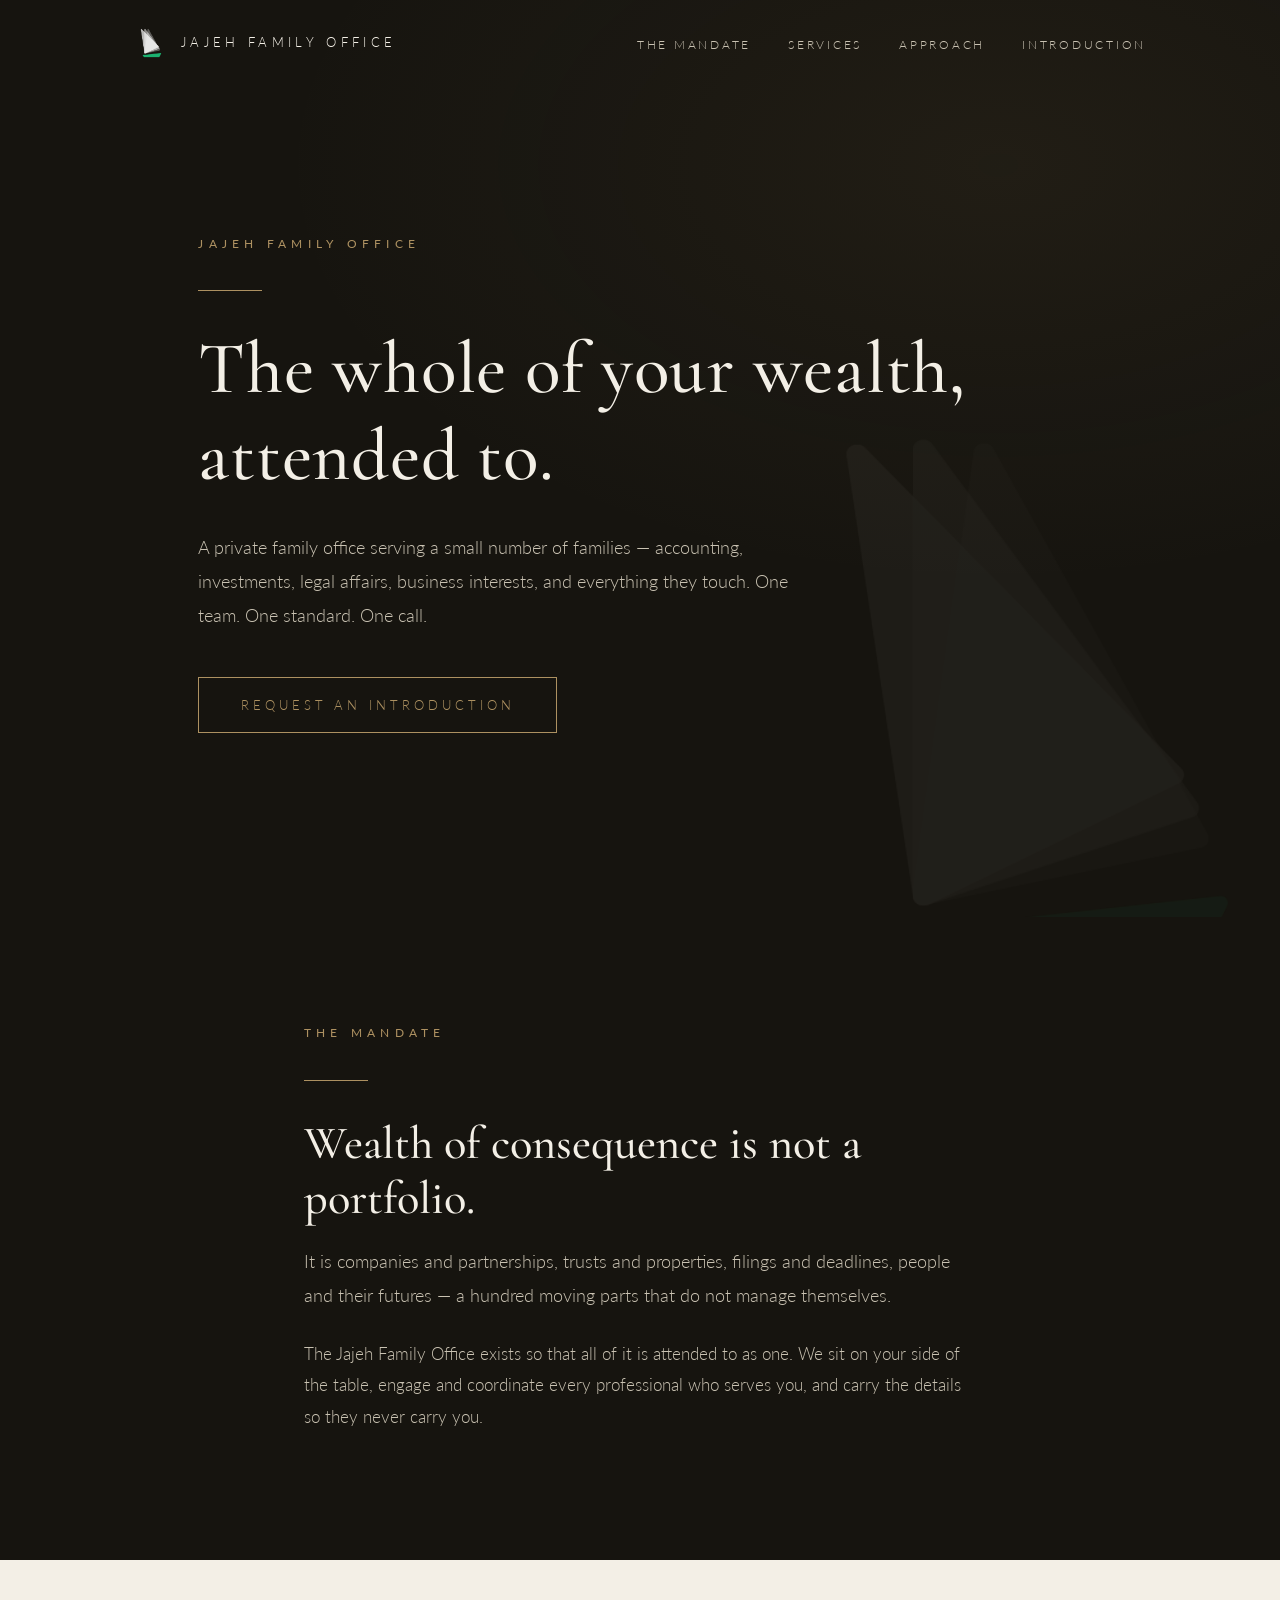
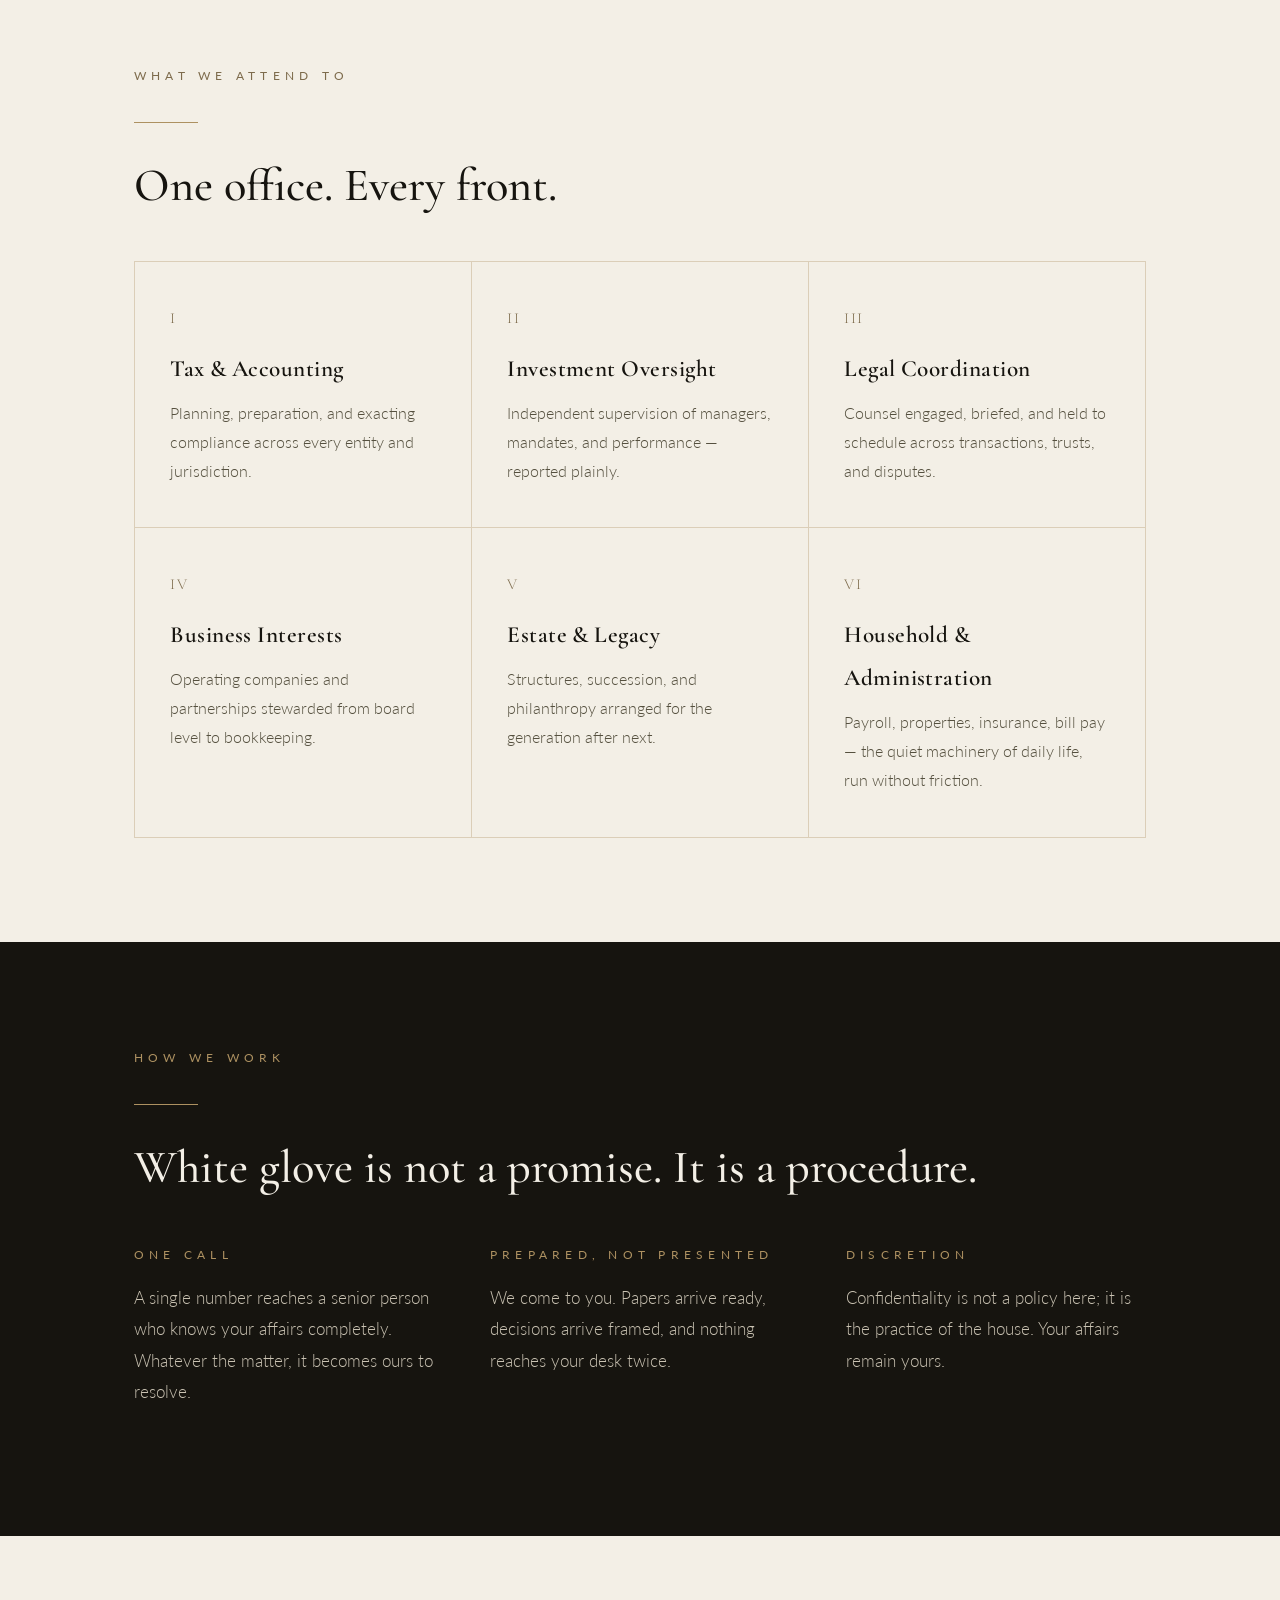
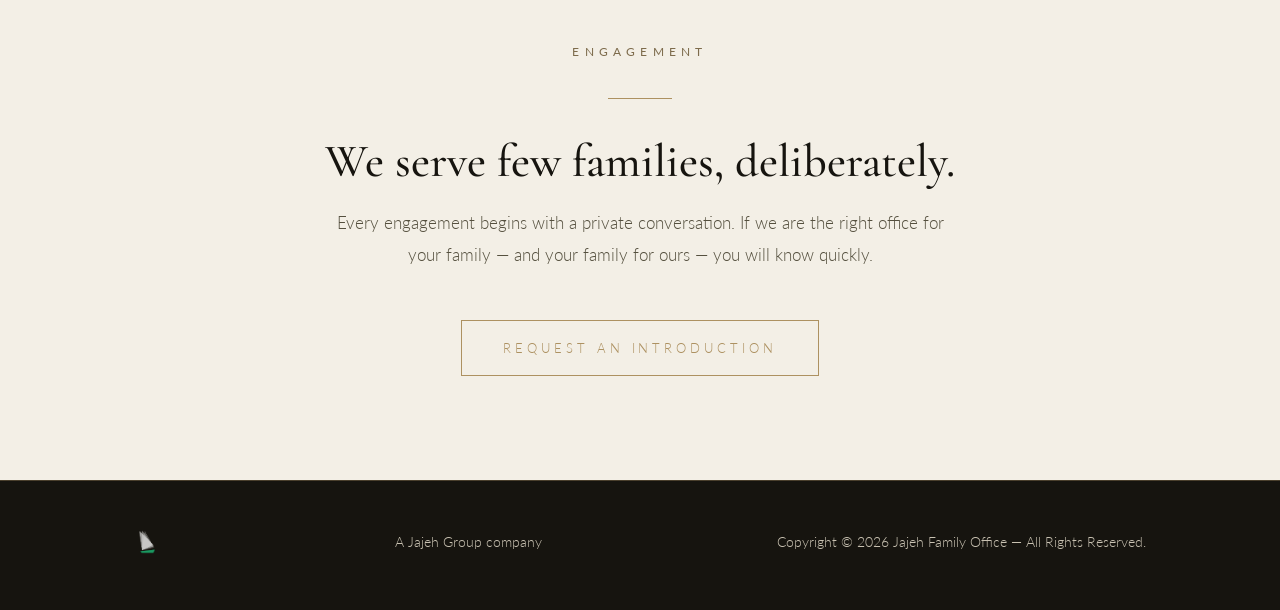
==== index.html @ 23d7d56f "Jajeh Family Office — flagship single-page site Quiet-luxury design: charcoal + ivory + hairline bra" ====
<!DOCTYPE html>
<html lang="en">
<head>
  <meta charset="utf-8">
  <meta name="viewport" content="width=device-width, initial-scale=1">
  <title>Jajeh Family Office</title>
  <meta name="description" content="A private family office serving a select number of families — accounting, investments, legal affairs, and business interests, attended to as one.">
  <link rel="icon" type="image/png" href="/assets/img/favicon.png">
  <link rel="preconnect" href="https://fonts.googleapis.com">
  <link rel="preconnect" href="https://fonts.gstatic.com" crossorigin>
  <link href="https://fonts.googleapis.com/css2?family=Cormorant+Garamond:wght@500;600&family=Lato:wght@300;400&display=swap" rel="stylesheet">
  <link rel="stylesheet" href="/assets/css/style.css">
</head>
<body>
  <header class="site-header">
    <div class="wrap">
      <a class="brand" href="/">
        <img src="/assets/img/mark-on-dark.png" alt="">
        <span>Jajeh Family Office</span>
      </a>
      <nav class="site-nav">
        <a href="#mandate">The Mandate</a>
        <a href="#services">Services</a>
        <a href="#approach">Approach</a>
        <a href="#introduction">Introduction</a>
      </nav>
    </div>
  </header>

  <section class="hero">
    <img class="ghost-mark" src="/assets/img/mark-on-dark.png" alt="" aria-hidden="true">
    <div class="wrap inner">
      <p class="label">Jajeh Family Office</p>
      <hr class="rule">
      <h1>The whole of your wealth, attended&nbsp;to.</h1>
      <p class="lead">A private family office serving a small number of families &mdash; accounting, investments, legal affairs, business interests, and everything they touch. One team. One standard. One&nbsp;call.</p>
      <a class="btn" href="#introduction">Request an Introduction</a>
    </div>
  </section>

  <section id="mandate">
    <div class="wrap narrow reveal">
      <p class="label">The Mandate</p>
      <hr class="rule">
      <h2>Wealth of consequence is not a portfolio.</h2>
      <p class="lead">It is companies and partnerships, trusts and properties, filings and deadlines, people and their futures &mdash; a hundred moving parts that do not manage themselves.</p>
      <p>The Jajeh Family Office exists so that all of it is attended to as one. We sit on your side of the table, engage and coordinate every professional who serves you, and carry the details so they never carry you.</p>
    </div>
  </section>

  <section class="light" id="services">
    <div class="wrap">
      <div class="reveal">
        <p class="label">What We Attend To</p>
        <hr class="rule">
        <h2>One office. Every front.</h2>
      </div>
      <div class="services reveal">
        <div class="service">
          <span class="num">I</span>
          <h3>Tax &amp; Accounting</h3>
          <p>Planning, preparation, and exacting compliance across every entity and jurisdiction.</p>
        </div>
        <div class="service">
          <span class="num">II</span>
          <h3>Investment Oversight</h3>
          <p>Independent supervision of managers, mandates, and performance &mdash; reported plainly.</p>
        </div>
        <div class="service">
          <span class="num">III</span>
          <h3>Legal Coordination</h3>
          <p>Counsel engaged, briefed, and held to schedule across transactions, trusts, and disputes.</p>
        </div>
        <div class="service">
          <span class="num">IV</span>
          <h3>Business Interests</h3>
          <p>Operating companies and partnerships stewarded from board level to bookkeeping.</p>
        </div>
        <div class="service">
          <span class="num">V</span>
          <h3>Estate &amp; Legacy</h3>
          <p>Structures, succession, and philanthropy arranged for the generation after next.</p>
        </div>
        <div class="service">
          <span class="num">VI</span>
          <h3>Household &amp; Administration</h3>
          <p>Payroll, properties, insurance, bill pay &mdash; the quiet machinery of daily life, run without friction.</p>
        </div>
      </div>
    </div>
  </section>

  <section id="approach">
    <div class="wrap">
      <div class="reveal">
        <p class="label">How We Work</p>
        <hr class="rule">
        <h2>White glove is not a promise. It is a procedure.</h2>
      </div>
      <div class="principles reveal">
        <div class="principle">
          <span class="label">One Call</span>
          <p>A single number reaches a senior person who knows your affairs completely. Whatever the matter, it becomes ours to resolve.</p>
        </div>
        <div class="principle">
          <span class="label">Prepared, Not Presented</span>
          <p>We come to you. Papers arrive ready, decisions arrive framed, and nothing reaches your desk twice.</p>
        </div>
        <div class="principle">
          <span class="label">Discretion</span>
          <p>Confidentiality is not a policy here; it is the practice of the house. Your affairs remain yours.</p>
        </div>
      </div>
    </div>
  </section>

  <section class="light engage" id="introduction">
    <div class="wrap reveal">
      <p class="label">Engagement</p>
      <hr class="rule center">
      <h2>We serve few families, deliberately.</h2>
      <p>Every engagement begins with a private conversation. If we are the right office for your family &mdash; and your family for ours &mdash; you will know quickly.</p>
      <a class="btn" href="mailto:patrick@jajehgroup.com?subject=Introduction%20%E2%80%94%20Jajeh%20Family%20Office">Request an Introduction</a>
    </div>
  </section>

  <footer class="site-footer">
    <div class="wrap">
      <a class="brand" href="/"><img src="/assets/img/mark-on-dark.png" alt="Jajeh Family Office"></a>
      <span>A <a href="https://jajehgroup.com">Jajeh Group</a> company</span>
      <span>Copyright &copy; 2026 Jajeh Family Office &mdash; All Rights Reserved.</span>
    </div>
  </footer>

  <script>
    const io = new IntersectionObserver((entries) => {
      for (const e of entries) if (e.isIntersecting) { e.target.classList.add('in'); io.unobserve(e.target); }
    }, { threshold: 0.15 });
    document.querySelectorAll('.reveal').forEach(el => io.observe(el));
  </script>
</body>
</html>
---- assets/css/style.css ----
/* Jajeh Family Office — design system
   Quiet luxury: near-black charcoal, warm ivory, hairline brass. The sail mark is the only color.
   Display type: Cormorant Garamond. Text: Lato (per brand guidance — logo owns the hierarchy). */
:root {
  --night: #16140f;
  --night-soft: #201d17;
  --ivory: #f3efe6;
  --ivory-dim: #c9c2b2;
  --brass: #ad9161;
  --brass-dim: #7d6b4c;
  --hairline: rgba(173, 145, 97, .35);
  --display: "Cormorant Garamond", "Times New Roman", serif;
  --sans: "Lato", -apple-system, "Segoe UI", sans-serif;
}

* { box-sizing: border-box; }
html { scroll-behavior: smooth; }
body {
  margin: 0;
  background: var(--night);
  color: var(--ivory);
  font-family: var(--sans);
  font-size: 1.0625rem;
  font-weight: 300;
  line-height: 1.85;
  -webkit-font-smoothing: antialiased;
}
img { max-width: 100%; height: auto; }
a { color: var(--brass); text-decoration: none; }
a:hover { color: var(--ivory); }

.wrap { max-width: 1060px; margin: 0 auto; padding: 0 1.5rem; }
.narrow { max-width: 720px; }

/* Small-caps label */
.label {
  font-size: .78rem;
  letter-spacing: .42em;
  text-transform: uppercase;
  color: var(--brass);
  font-weight: 400;
}

/* Display type */
h1, h2 {
  font-family: var(--display);
  font-weight: 500;
  line-height: 1.18;
  margin: 0 0 .4em;
  color: var(--ivory);
}
h1 { font-size: clamp(2.6rem, 6.5vw, 4.6rem); letter-spacing: .01em; }
h2 { font-size: clamp(1.9rem, 4vw, 2.9rem); }
h3 { font-family: var(--display); font-weight: 600; font-size: 1.45rem; letter-spacing: .02em; margin: 0 0 .35em; color: var(--ivory); }
p { margin: 0 0 1.4em; color: var(--ivory-dim); }
p.lead { font-size: 1.15rem; }

.rule { width: 64px; height: 1px; background: var(--brass); border: 0; margin: 2.2rem 0; }
.rule.center { margin-left: auto; margin-right: auto; }

/* Buttons */
.btn {
  display: inline-block;
  border: 1px solid var(--brass);
  color: var(--brass);
  padding: .95rem 2.6rem;
  font-size: .82rem;
  letter-spacing: .3em;
  text-transform: uppercase;
  transition: background .25s ease, color .25s ease;
}
.btn:hover { background: var(--brass); color: var(--night); }

/* Header */
.site-header {
  position: absolute; top: 0; left: 0; right: 0; z-index: 10;
  padding: 1.6rem 0;
}
.site-header .wrap { display: flex; align-items: center; justify-content: space-between; }
.brand { display: flex; align-items: center; gap: .8rem; color: var(--ivory); }
.brand img { height: 34px; width: auto; }
.brand span { font-size: .8rem; letter-spacing: .34em; text-transform: uppercase; color: var(--ivory); }
.site-nav a { margin-left: 2rem; font-size: .78rem; letter-spacing: .22em; text-transform: uppercase; color: var(--ivory-dim); }
.site-nav a:hover { color: var(--brass); }
@media (max-width: 700px) { .site-nav { display: none; } }

/* Hero */
.hero {
  min-height: 92vh;
  display: flex; align-items: center;
  position: relative;
  overflow: hidden;
  background:
    radial-gradient(1200px 700px at 78% 18%, rgba(173, 145, 97, .07), transparent 60%),
    var(--night);
}
.hero .ghost-mark {
  position: absolute; right: -6%; bottom: -12%;
  width: min(52vw, 640px); opacity: .05;
  pointer-events: none; user-select: none;
}
.hero .inner { position: relative; padding: 8rem 0 5rem; }
.hero h1 { max-width: 12em; }
.hero p.lead { max-width: 34em; }
.hero .btn { margin-top: 1.2rem; }

/* Sections */
section { padding: 6.5rem 0; }
section.light {
  background: var(--ivory);
  color: var(--night);
}
section.light h2, section.light h3 { color: var(--night); }
section.light p { color: #55503f; }
section.light .label { color: var(--brass-dim); }

/* Services grid */
.services { display: grid; grid-template-columns: repeat(auto-fit, minmax(280px, 1fr)); gap: 0; border-top: 1px solid var(--hairline); border-left: 1px solid var(--hairline); margin-top: 3rem; }
.service { border-right: 1px solid var(--hairline); border-bottom: 1px solid var(--hairline); padding: 2.6rem 2.2rem; }
.service .num { font-family: var(--display); font-size: .95rem; color: var(--brass-dim); letter-spacing: .1em; display: block; margin-bottom: 1rem; }
.service p { margin: 0; font-size: .98rem; }

/* Principles */
.principles { display: grid; grid-template-columns: repeat(auto-fit, minmax(260px, 1fr)); gap: 3.5rem; margin-top: 3rem; }
.principle .label { display: block; margin-bottom: 1rem; }

/* Engagement band */
.engage { text-align: center; }
.engage h2 { max-width: 18em; margin-left: auto; margin-right: auto; }
.engage p { max-width: 36em; margin-left: auto; margin-right: auto; }
.engage .btn { margin-top: 1.6rem; }

/* Footer */
.site-footer {
  border-top: 1px solid var(--hairline);
  padding: 3rem 0 3.4rem;
  font-size: .85rem;
  color: var(--ivory-dim);
}
.site-footer .wrap { display: flex; flex-wrap: wrap; gap: 1rem; align-items: center; justify-content: space-between; }
.site-footer img { height: 26px; opacity: .85; }
.site-footer a { color: var(--ivory-dim); }
.site-footer a:hover { color: var(--brass); }

/* Reveal on scroll */
.reveal { opacity: 0; transform: translateY(22px); transition: opacity .9s ease, transform .9s ease; }
.reveal.in { opacity: 1; transform: none; }
@media (prefers-reduced-motion: reduce) {
  html { scroll-behavior: auto; }
  .reveal { opacity: 1; transform: none; transition: none; }
}
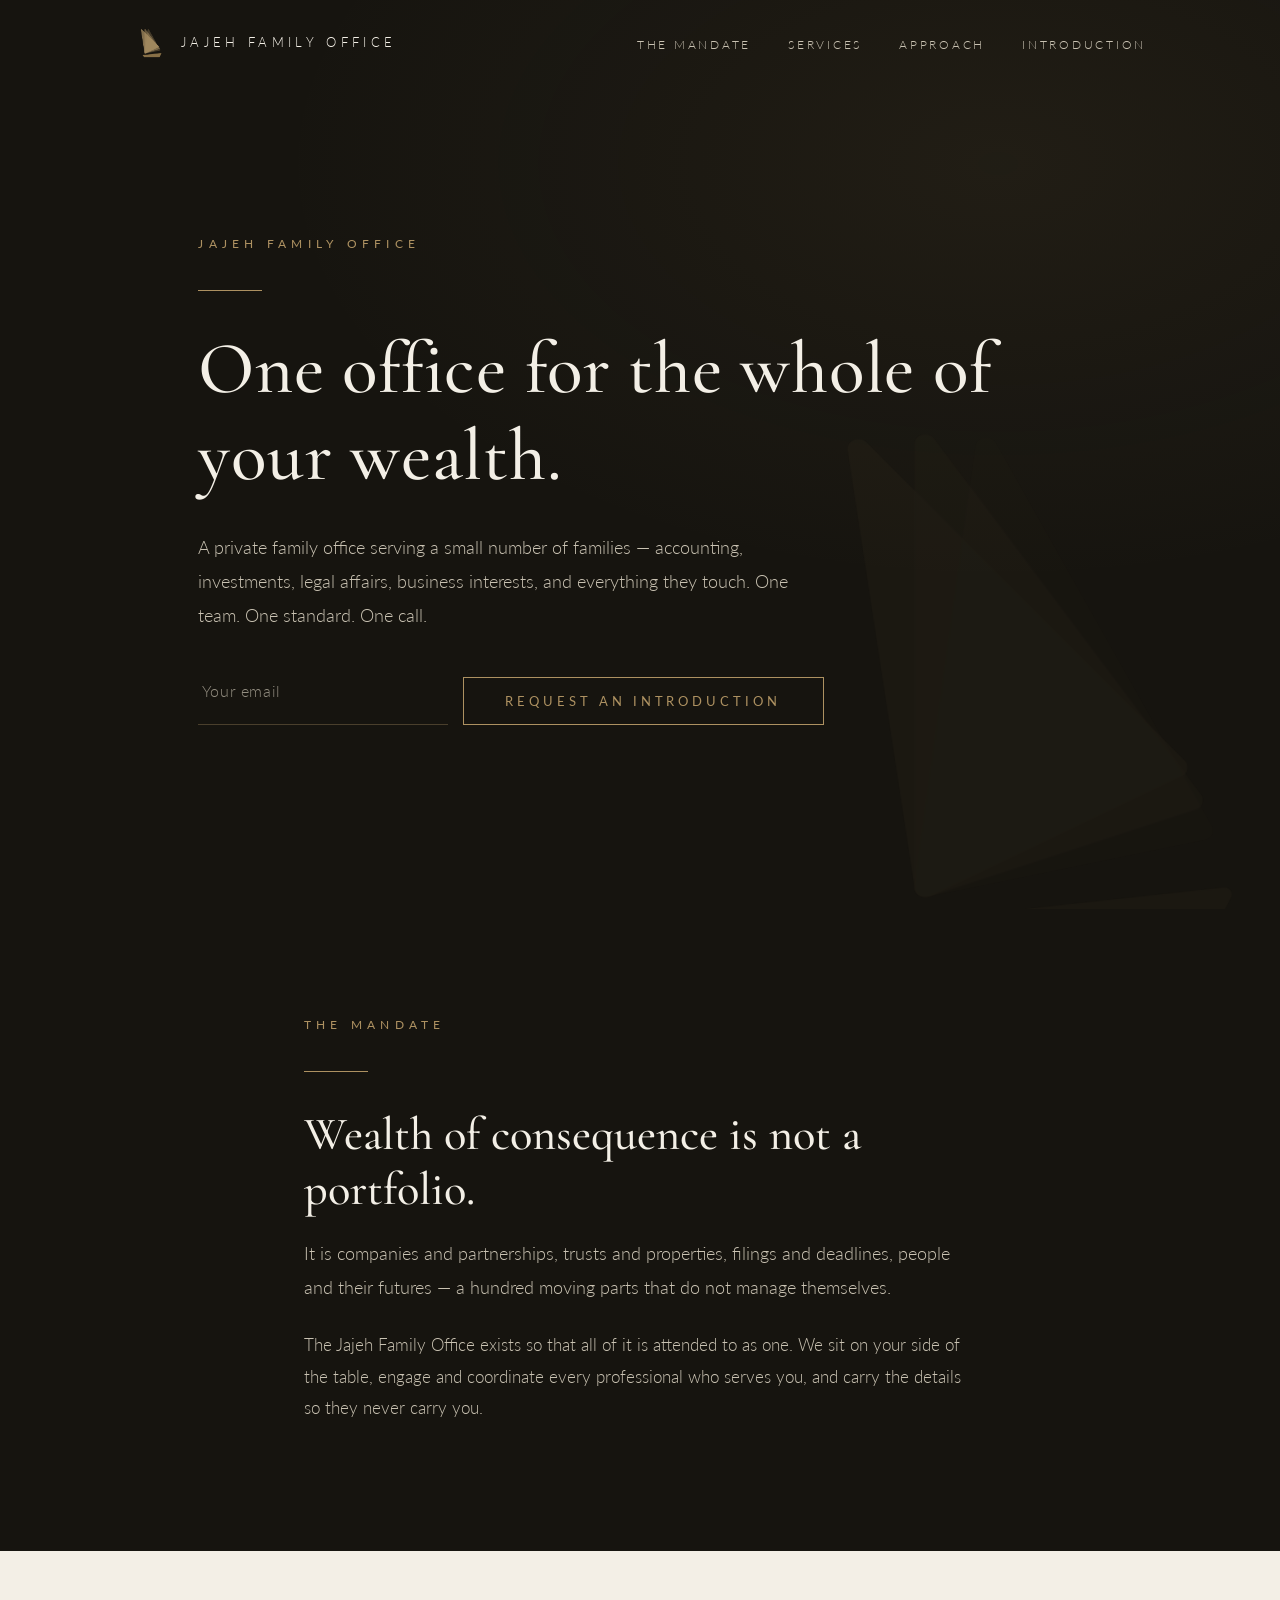
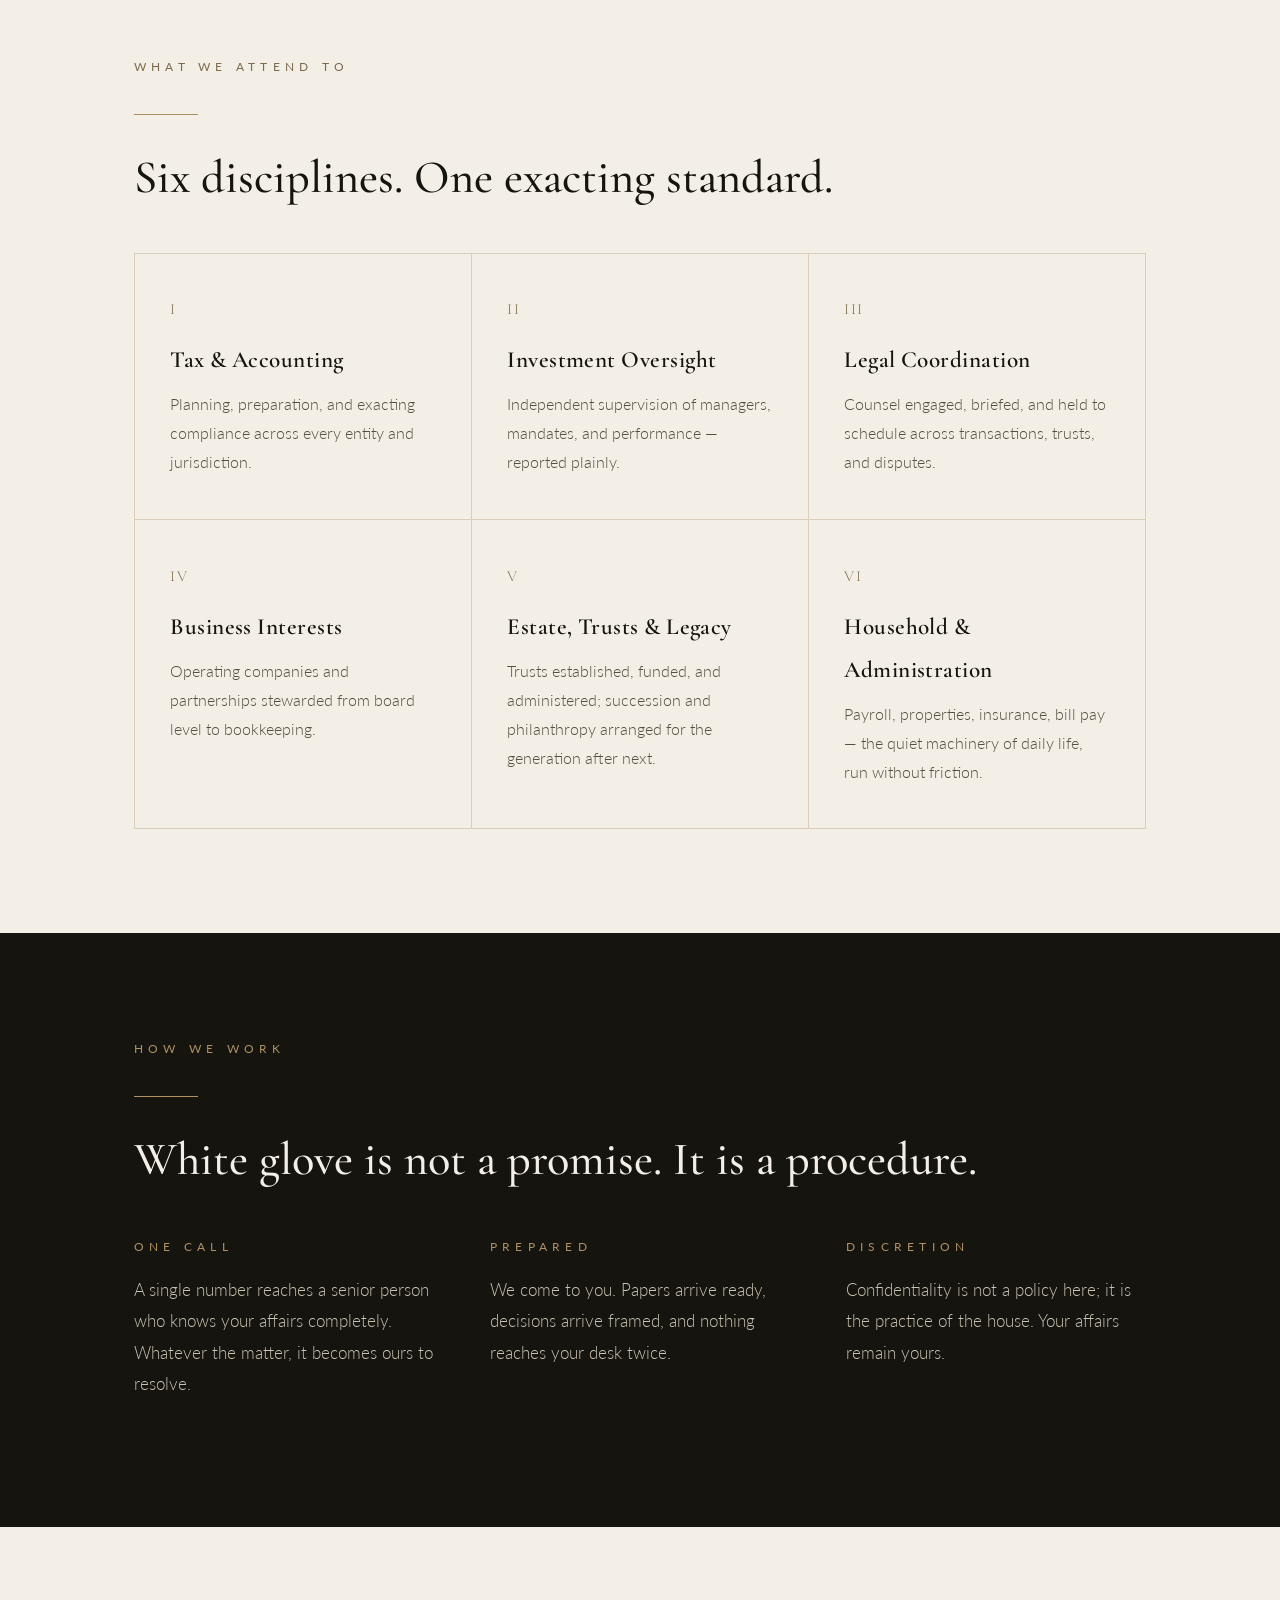
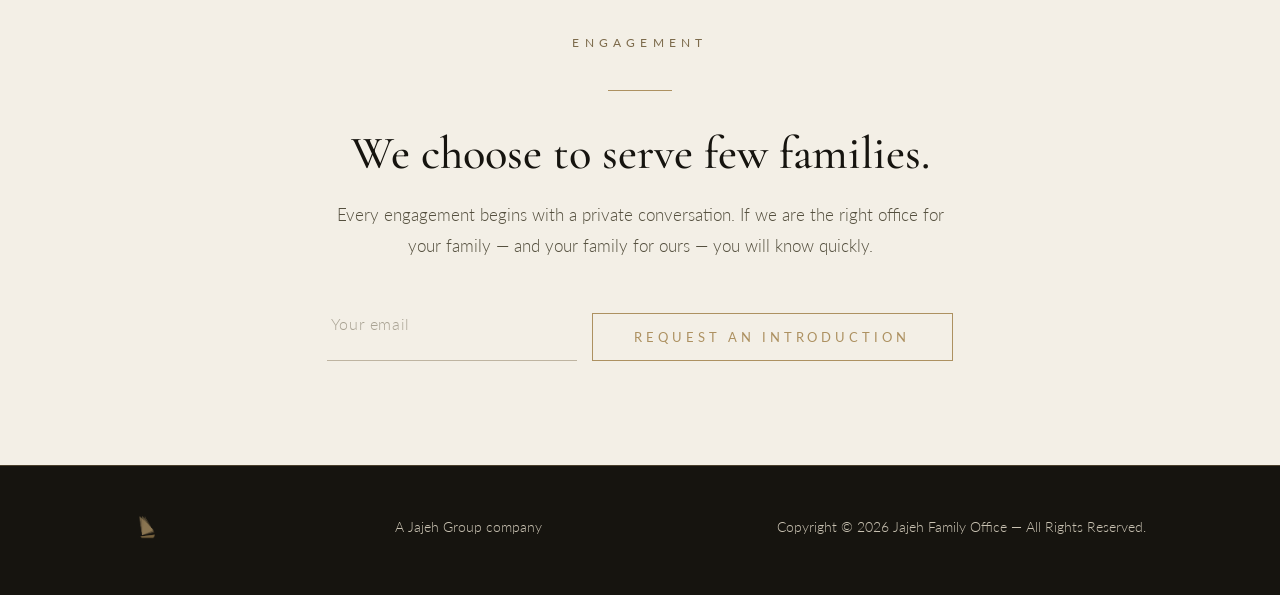
==== commit a2b42389: "Refinements: gold mark, revised headlines, trusts in Estate, one-shot email introduction capture - S" ====
--- a/index.html
+++ b/index.html
@@ -15,7 +15,7 @@
   <header class="site-header">
     <div class="wrap">
       <a class="brand" href="/">
-        <img src="/assets/img/mark-on-dark.png" alt="">
+        <img src="/assets/img/mark-gold.png" alt="">
         <span>Jajeh Family Office</span>
       </a>
       <nav class="site-nav">
@@ -28,13 +28,17 @@
   </header>
 
   <section class="hero">
-    <img class="ghost-mark" src="/assets/img/mark-on-dark.png" alt="" aria-hidden="true">
+    <img class="ghost-mark" src="/assets/img/mark-gold.png" alt="" aria-hidden="true">
     <div class="wrap inner">
       <p class="label">Jajeh Family Office</p>
       <hr class="rule">
-      <h1>The whole of your wealth, attended&nbsp;to.</h1>
+      <h1>One office for the whole of your&nbsp;wealth.</h1>
       <p class="lead">A private family office serving a small number of families &mdash; accounting, investments, legal affairs, business interests, and everything they touch. One team. One standard. One&nbsp;call.</p>
-      <a class="btn" href="#introduction">Request an Introduction</a>
+      <form class="intro-form" data-intro autocomplete="email">
+        <input type="email" name="email" placeholder="Your email" required aria-label="Your email">
+        <button class="btn" type="submit">Request an Introduction</button>
+      </form>
+      <p class="intro-thanks" data-thanks hidden>Thank you. We will be in touch.</p>
     </div>
   </section>
 
@@ -53,7 +57,7 @@
       <div class="reveal">
         <p class="label">What We Attend To</p>
         <hr class="rule">
-        <h2>One office. Every front.</h2>
+        <h2>Six disciplines. One exacting standard.</h2>
       </div>
       <div class="services reveal">
         <div class="service">
@@ -78,8 +82,8 @@
         </div>
         <div class="service">
           <span class="num">V</span>
-          <h3>Estate &amp; Legacy</h3>
-          <p>Structures, succession, and philanthropy arranged for the generation after next.</p>
+          <h3>Estate, Trusts &amp; Legacy</h3>
+          <p>Trusts established, funded, and administered; succession and philanthropy arranged for the generation after next.</p>
         </div>
         <div class="service">
           <span class="num">VI</span>
@@ -103,7 +107,7 @@
           <p>A single number reaches a senior person who knows your affairs completely. Whatever the matter, it becomes ours to resolve.</p>
         </div>
         <div class="principle">
-          <span class="label">Prepared, Not Presented</span>
+          <span class="label">Prepared</span>
           <p>We come to you. Papers arrive ready, decisions arrive framed, and nothing reaches your desk twice.</p>
         </div>
         <div class="principle">
@@ -118,15 +122,19 @@
     <div class="wrap reveal">
       <p class="label">Engagement</p>
       <hr class="rule center">
-      <h2>We serve few families, deliberately.</h2>
+      <h2>We choose to serve few families.</h2>
       <p>Every engagement begins with a private conversation. If we are the right office for your family &mdash; and your family for ours &mdash; you will know quickly.</p>
-      <a class="btn" href="mailto:patrick@jajehgroup.com?subject=Introduction%20%E2%80%94%20Jajeh%20Family%20Office">Request an Introduction</a>
+      <form class="intro-form center" data-intro autocomplete="email">
+        <input type="email" name="email" placeholder="Your email" required aria-label="Your email">
+        <button class="btn" type="submit">Request an Introduction</button>
+      </form>
+      <p class="intro-thanks" data-thanks hidden>Thank you. We will be in touch.</p>
     </div>
   </section>
 
   <footer class="site-footer">
     <div class="wrap">
-      <a class="brand" href="/"><img src="/assets/img/mark-on-dark.png" alt="Jajeh Family Office"></a>
+      <a class="brand" href="/"><img src="/assets/img/mark-gold.png" alt="Jajeh Family Office"></a>
       <span>A <a href="https://jajehgroup.com">Jajeh Group</a> company</span>
       <span>Copyright &copy; 2026 Jajeh Family Office &mdash; All Rights Reserved.</span>
     </div>
@@ -137,6 +145,31 @@
       for (const e of entries) if (e.isIntersecting) { e.target.classList.add('in'); io.unobserve(e.target); }
     }, { threshold: 0.15 });
     document.querySelectorAll('.reveal').forEach(el => io.observe(el));
+
+    // Introduction requests: one per browser. Submissions post silently to a private form;
+    // the FORM_ACTION id is the published Google Form for patrick@jajehgroup.com.
+    const FORM_ACTION = 'https://docs.google.com/forms/d/e/1FAIpQLSd0ztOChg3y5w_Arq-iIMRdTEIeVY3SpkFD3GVt9qiEcRy_QA/formResponse';
+    const KEY = 'jfo-introduction-requested';
+    const forms = document.querySelectorAll('[data-intro]');
+    const thanks = document.querySelectorAll('[data-thanks]');
+    function showThanks() {
+      forms.forEach(f => { f.classList.add('gone'); setTimeout(() => { f.hidden = true; }, 600); });
+      thanks.forEach(t => { t.hidden = false; setTimeout(() => t.classList.add('in'), 30); });
+    }
+    if (localStorage.getItem(KEY)) {
+      forms.forEach(f => { f.hidden = true; });
+      thanks.forEach(t => { t.hidden = false; t.classList.add('in'); });
+    }
+    forms.forEach(form => form.addEventListener('submit', (e) => {
+      e.preventDefault();
+      const email = form.email.value.trim();
+      if (!email) return;
+      const body = new FormData();
+      body.append('emailAddress', email);
+      fetch(FORM_ACTION, { method: 'POST', mode: 'no-cors', body }).catch(() => {});
+      localStorage.setItem(KEY, email);
+      showThanks();
+    }));
   </script>
 </body>
 </html>
--- a/assets/css/style.css
+++ b/assets/css/style.css
@@ -61,12 +61,16 @@
 /* Buttons */
 .btn {
   display: inline-block;
+  background: transparent;
   border: 1px solid var(--brass);
+  border-radius: 0;
   color: var(--brass);
+  font-family: var(--sans);
   padding: .95rem 2.6rem;
   font-size: .82rem;
   letter-spacing: .3em;
   text-transform: uppercase;
+  cursor: pointer;
   transition: background .25s ease, color .25s ease;
 }
 .btn:hover { background: var(--brass); color: var(--night); }
@@ -142,6 +146,35 @@
 .site-footer a { color: var(--ivory-dim); }
 .site-footer a:hover { color: var(--brass); }
 
+/* Introduction email capture */
+.intro-form { display: flex; flex-wrap: wrap; gap: .9rem; margin-top: 1.6rem; transition: opacity .6s ease, transform .6s ease; }
+.intro-form.center { justify-content: center; }
+.intro-form.gone { opacity: 0; transform: translateY(-8px); pointer-events: none; }
+.intro-form input {
+  background: transparent;
+  border: 0; border-bottom: 1px solid var(--hairline);
+  color: var(--ivory);
+  font-family: var(--sans); font-weight: 300; font-size: 1rem;
+  letter-spacing: .04em;
+  padding: .9rem .2rem;
+  min-width: 250px;
+  outline: none;
+  transition: border-color .25s ease;
+}
+.intro-form input::placeholder { color: var(--ivory-dim); opacity: .7; }
+.intro-form input:focus { border-bottom-color: var(--brass); }
+section.light .intro-form input { color: var(--night); border-bottom-color: rgba(125, 107, 76, .45); }
+section.light .intro-form input::placeholder { color: #8a8371; }
+section.light .intro-form input:focus { border-bottom-color: var(--brass-dim); }
+.intro-thanks {
+  font-family: var(--display); font-size: 1.5rem; color: var(--brass);
+  margin-top: 1.8rem;
+  opacity: 0; transform: translateY(8px);
+  transition: opacity .9s ease .35s, transform .9s ease .35s;
+}
+.intro-thanks.in { opacity: 1; transform: none; }
+section.light .intro-thanks { color: var(--brass-dim); }
+
 /* Reveal on scroll */
 .reveal { opacity: 0; transform: translateY(22px); transition: opacity .9s ease, transform .9s ease; }
 .reveal.in { opacity: 1; transform: none; }
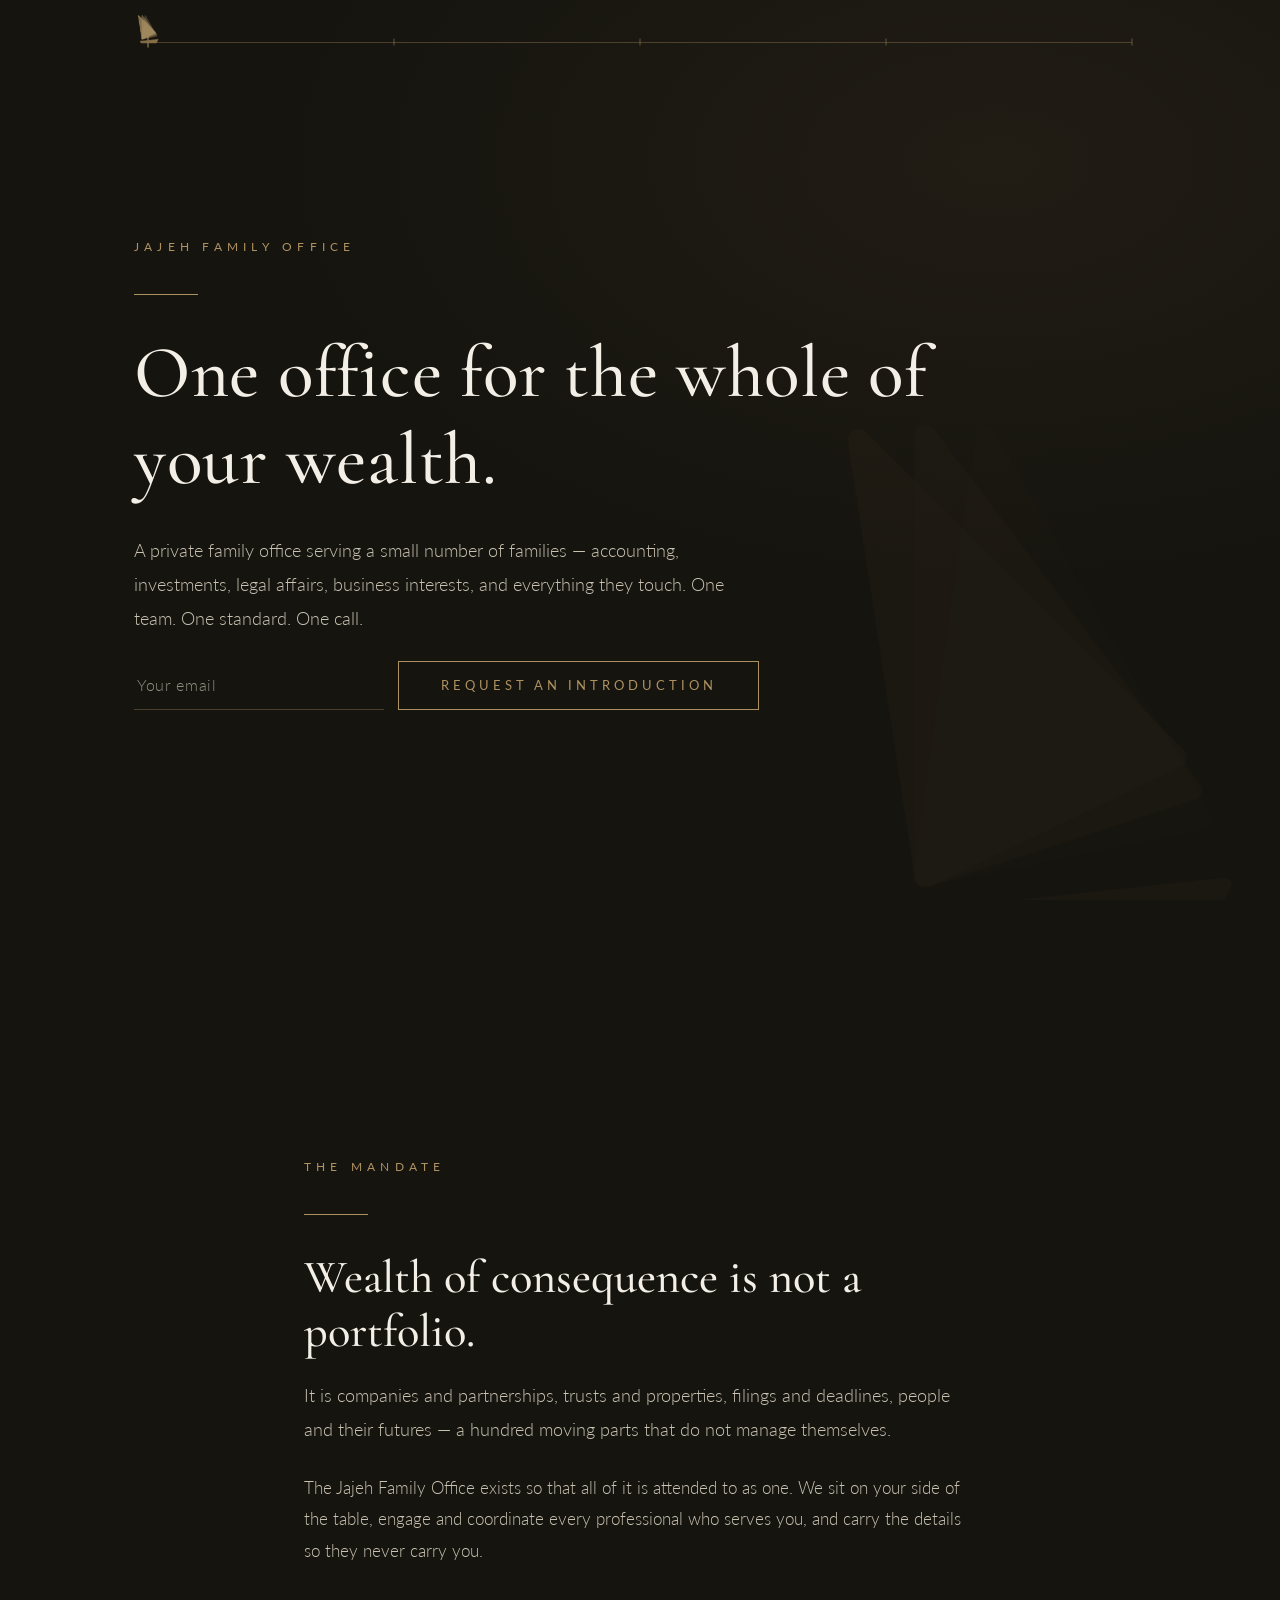
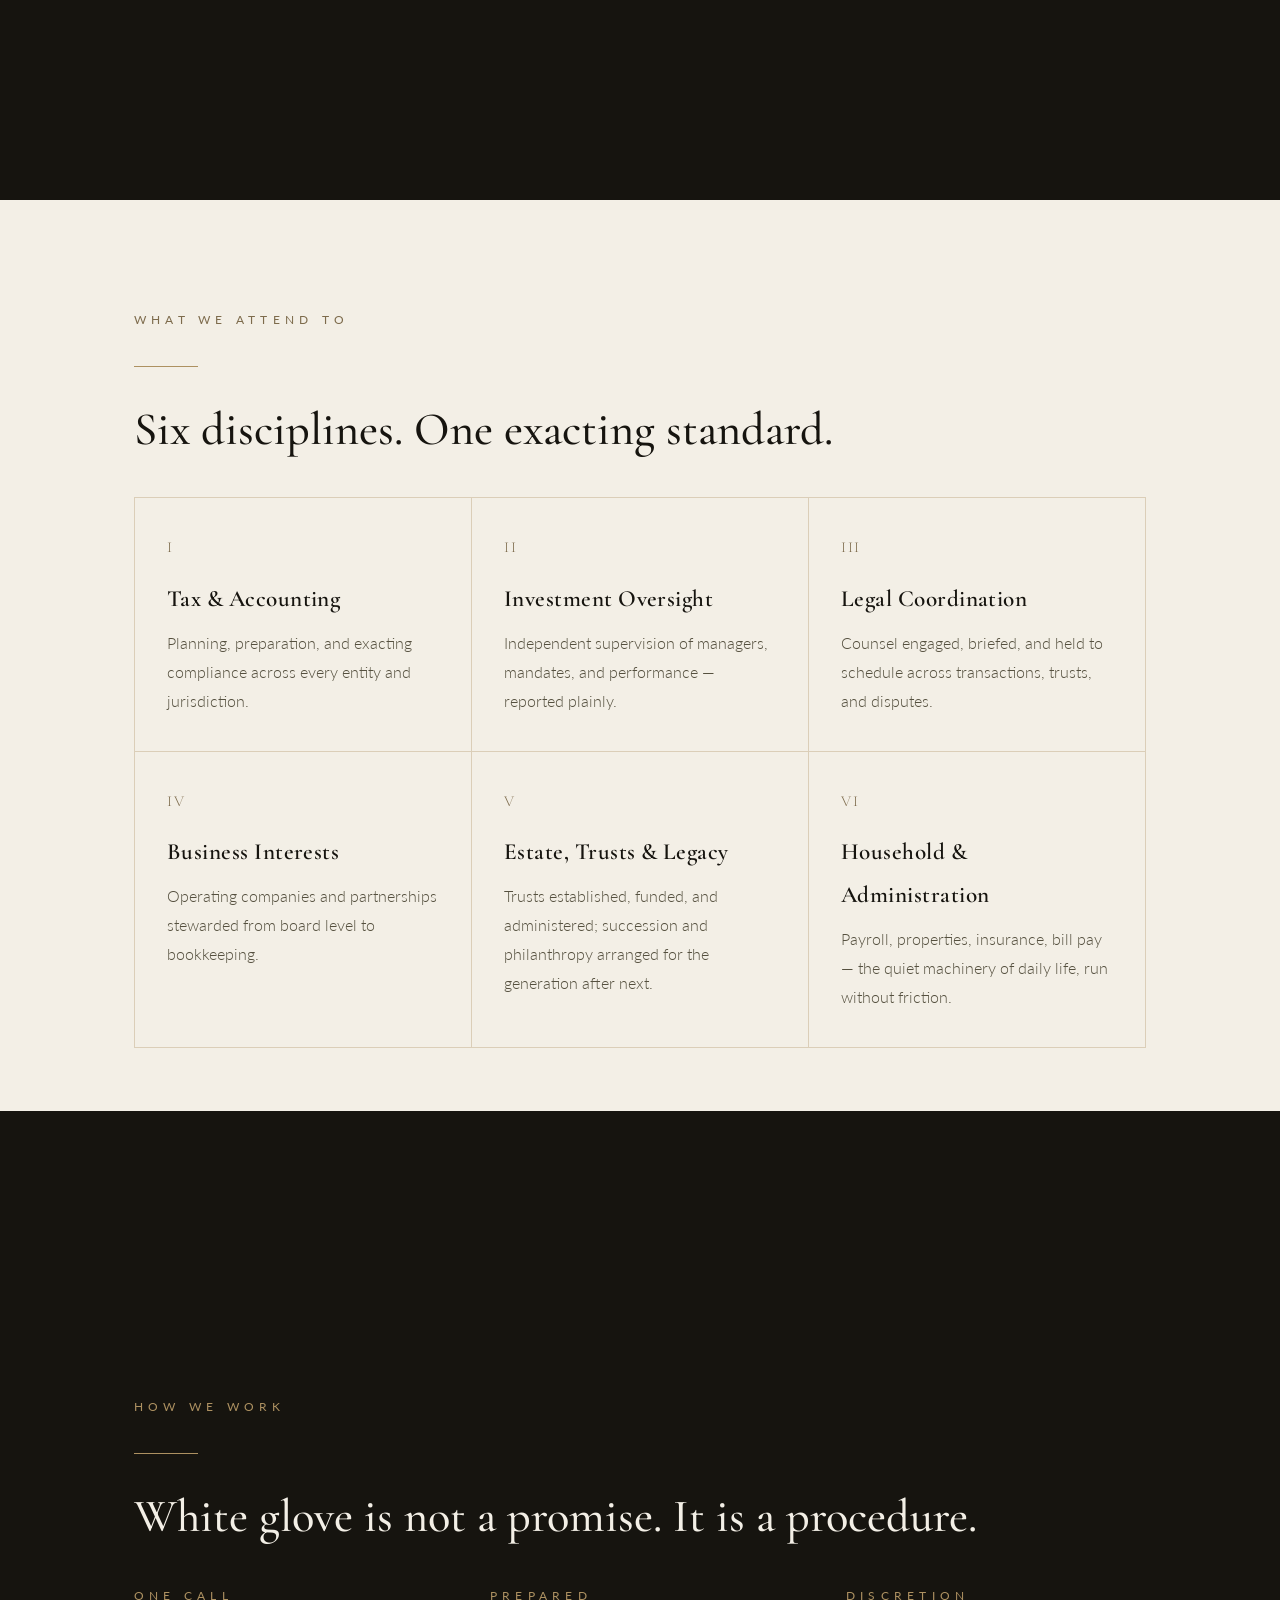
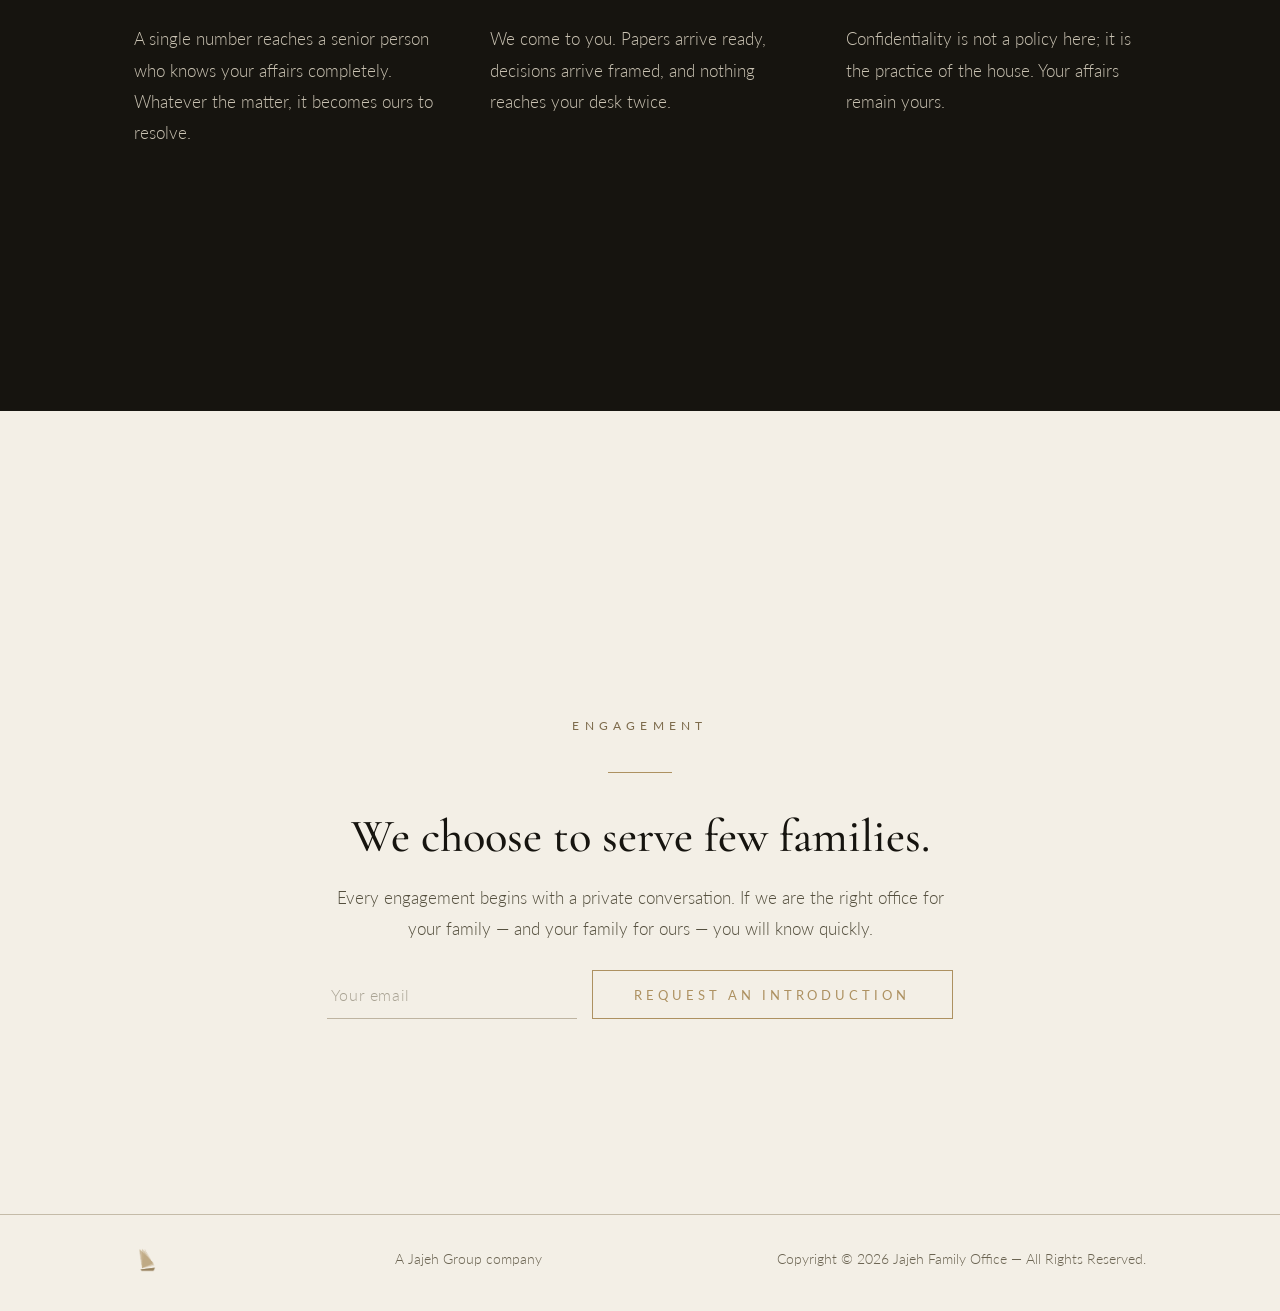
==== commit c21600b1: "One panel at a time; the sail rides the horizon Each section is now a full-screen snap panel. Only t" ====
--- a/index.html
+++ b/index.html
@@ -12,139 +12,180 @@
   <link rel="stylesheet" href="/assets/css/style.css">
 </head>
 <body>
-  <header class="site-header">
-    <div class="wrap">
-      <a class="brand" href="/">
-        <img src="/assets/img/mark-gold.png" alt="">
-        <span>Jajeh Family Office</span>
-      </a>
-      <nav class="site-nav">
-        <a href="#mandate">The Mandate</a>
-        <a href="#services">Services</a>
-        <a href="#approach">Approach</a>
-        <a href="#introduction">Introduction</a>
-      </nav>
+  <!-- The horizon. A hairline across the top of every screen; the sail crosses it as you move
+       through the page, calling at one port per section. Hover a port for its name. -->
+  <nav class="horizon" aria-label="Sections">
+    <div class="track">
+      <div class="line">
+        <ol class="ports">
+          <li><a href="#top"><span>Jajeh Family Office</span></a></li>
+          <li><a href="#mandate"><span>The Mandate</span></a></li>
+          <li><a href="#services"><span>Services</span></a></li>
+          <li><a href="#approach"><span>Approach</span></a></li>
+          <li><a href="#introduction"><span>Introduction</span></a></li>
+        </ol>
+        <a class="sail" href="#top" aria-label="Jajeh Family Office — return to the beginning">
+          <span class="hull"><img src="/assets/img/mark-gold.png" alt=""></span>
+        </a>
+      </div>
     </div>
-  </header>
-
-  <section class="hero">
-    <img class="ghost-mark" src="/assets/img/mark-gold.png" alt="" aria-hidden="true">
-    <div class="wrap inner">
-      <p class="label">Jajeh Family Office</p>
-      <hr class="rule">
-      <h1>One office for the whole of your&nbsp;wealth.</h1>
-      <p class="lead">A private family office serving a small number of families &mdash; accounting, investments, legal affairs, business interests, and everything they touch. One team. One standard. One&nbsp;call.</p>
-      <form class="intro-form" data-intro autocomplete="email">
-        <input type="email" name="email" placeholder="Your email" required aria-label="Your email">
-        <button class="btn" type="submit">Request an Introduction</button>
-      </form>
-      <p class="intro-thanks" data-thanks hidden>Thank you. We will be in touch.</p>
-    </div>
-  </section>
-
-  <section id="mandate">
-    <div class="wrap narrow reveal">
-      <p class="label">The Mandate</p>
-      <hr class="rule">
-      <h2>Wealth of consequence is not a portfolio.</h2>
-      <p class="lead">It is companies and partnerships, trusts and properties, filings and deadlines, people and their futures &mdash; a hundred moving parts that do not manage themselves.</p>
-      <p>The Jajeh Family Office exists so that all of it is attended to as one. We sit on your side of the table, engage and coordinate every professional who serves you, and carry the details so they never carry you.</p>
-    </div>
-  </section>
-
-  <section class="light" id="services">
-    <div class="wrap">
-      <div class="reveal">
+  </nav>
+
+  <main>
+    <section class="panel hero" id="top">
+      <img class="ghost-mark" src="/assets/img/mark-gold.png" alt="" aria-hidden="true">
+      <div class="wrap">
+        <p class="label">Jajeh Family Office</p>
+        <hr class="rule">
+        <h1>One office for the whole of your&nbsp;wealth.</h1>
+        <p class="lead">A private family office serving a small number of families &mdash; accounting, investments, legal affairs, business interests, and everything they touch. One team. One standard. One&nbsp;call.</p>
+        <form class="intro-form" data-intro autocomplete="email">
+          <input type="email" name="email" placeholder="Your email" required aria-label="Your email">
+          <button class="btn" type="submit">Request an Introduction</button>
+        </form>
+        <p class="intro-thanks" data-thanks hidden>Thank you. We will be in touch.</p>
+      </div>
+    </section>
+
+    <section class="panel" id="mandate">
+      <div class="wrap narrow">
+        <p class="label">The Mandate</p>
+        <hr class="rule">
+        <h2>Wealth of consequence is not a portfolio.</h2>
+        <p class="lead">It is companies and partnerships, trusts and properties, filings and deadlines, people and their futures &mdash; a hundred moving parts that do not manage themselves.</p>
+        <p>The Jajeh Family Office exists so that all of it is attended to as one. We sit on your side of the table, engage and coordinate every professional who serves you, and carry the details so they never carry you.</p>
+      </div>
+    </section>
+
+    <section class="panel light" id="services">
+      <div class="wrap">
         <p class="label">What We Attend To</p>
         <hr class="rule">
         <h2>Six disciplines. One exacting standard.</h2>
-      </div>
-      <div class="services reveal">
-        <div class="service">
-          <span class="num">I</span>
-          <h3>Tax &amp; Accounting</h3>
-          <p>Planning, preparation, and exacting compliance across every entity and jurisdiction.</p>
+        <div class="services">
+          <div class="service">
+            <span class="num">I</span>
+            <h3>Tax &amp; Accounting</h3>
+            <p>Planning, preparation, and exacting compliance across every entity and jurisdiction.</p>
+          </div>
+          <div class="service">
+            <span class="num">II</span>
+            <h3>Investment Oversight</h3>
+            <p>Independent supervision of managers, mandates, and performance &mdash; reported plainly.</p>
+          </div>
+          <div class="service">
+            <span class="num">III</span>
+            <h3>Legal Coordination</h3>
+            <p>Counsel engaged, briefed, and held to schedule across transactions, trusts, and disputes.</p>
+          </div>
+          <div class="service">
+            <span class="num">IV</span>
+            <h3>Business Interests</h3>
+            <p>Operating companies and partnerships stewarded from board level to bookkeeping.</p>
+          </div>
+          <div class="service">
+            <span class="num">V</span>
+            <h3>Estate, Trusts &amp; Legacy</h3>
+            <p>Trusts established, funded, and administered; succession and philanthropy arranged for the generation after next.</p>
+          </div>
+          <div class="service">
+            <span class="num">VI</span>
+            <h3>Household &amp; Administration</h3>
+            <p>Payroll, properties, insurance, bill pay &mdash; the quiet machinery of daily life, run without friction.</p>
+          </div>
         </div>
-        <div class="service">
-          <span class="num">II</span>
-          <h3>Investment Oversight</h3>
-          <p>Independent supervision of managers, mandates, and performance &mdash; reported plainly.</p>
+      </div>
+    </section>
+
+    <section class="panel" id="approach">
+      <div class="wrap">
+        <p class="label">How We Work</p>
+        <hr class="rule">
+        <h2>White glove is not a promise. It is a procedure.</h2>
+        <div class="principles">
+          <div class="principle">
+            <span class="label">One Call</span>
+            <p>A single number reaches a senior person who knows your affairs completely. Whatever the matter, it becomes ours to resolve.</p>
+          </div>
+          <div class="principle">
+            <span class="label">Prepared</span>
+            <p>We come to you. Papers arrive ready, decisions arrive framed, and nothing reaches your desk twice.</p>
+          </div>
+          <div class="principle">
+            <span class="label">Discretion</span>
+            <p>Confidentiality is not a policy here; it is the practice of the house. Your affairs remain yours.</p>
+          </div>
         </div>
-        <div class="service">
-          <span class="num">III</span>
-          <h3>Legal Coordination</h3>
-          <p>Counsel engaged, briefed, and held to schedule across transactions, trusts, and disputes.</p>
+      </div>
+    </section>
+
+    <section class="panel light engage" id="introduction">
+      <div class="wrap">
+        <p class="label">Engagement</p>
+        <hr class="rule center">
+        <h2>We choose to serve few families.</h2>
+        <p>Every engagement begins with a private conversation. If we are the right office for your family &mdash; and your family for ours &mdash; you will know quickly.</p>
+        <form class="intro-form center" data-intro autocomplete="email">
+          <input type="email" name="email" placeholder="Your email" required aria-label="Your email">
+          <button class="btn" type="submit">Request an Introduction</button>
+        </form>
+        <p class="intro-thanks" data-thanks hidden>Thank you. We will be in touch.</p>
+      </div>
+      <footer class="site-footer">
+        <div class="wrap">
+          <a class="brand" href="#top"><img src="/assets/img/mark-gold.png" alt="Jajeh Family Office"></a>
+          <span>A <a href="https://jajehgroup.com">Jajeh Group</a> company</span>
+          <span>Copyright &copy; 2026 Jajeh Family Office &mdash; All Rights Reserved.</span>
         </div>
-        <div class="service">
-          <span class="num">IV</span>
-          <h3>Business Interests</h3>
-          <p>Operating companies and partnerships stewarded from board level to bookkeeping.</p>
-        </div>
-        <div class="service">
-          <span class="num">V</span>
-          <h3>Estate, Trusts &amp; Legacy</h3>
-          <p>Trusts established, funded, and administered; succession and philanthropy arranged for the generation after next.</p>
-        </div>
-        <div class="service">
-          <span class="num">VI</span>
-          <h3>Household &amp; Administration</h3>
-          <p>Payroll, properties, insurance, bill pay &mdash; the quiet machinery of daily life, run without friction.</p>
-        </div>
-      </div>
-    </div>
-  </section>
-
-  <section id="approach">
-    <div class="wrap">
-      <div class="reveal">
-        <p class="label">How We Work</p>
-        <hr class="rule">
-        <h2>White glove is not a promise. It is a procedure.</h2>
-      </div>
-      <div class="principles reveal">
-        <div class="principle">
-          <span class="label">One Call</span>
-          <p>A single number reaches a senior person who knows your affairs completely. Whatever the matter, it becomes ours to resolve.</p>
-        </div>
-        <div class="principle">
-          <span class="label">Prepared</span>
-          <p>We come to you. Papers arrive ready, decisions arrive framed, and nothing reaches your desk twice.</p>
-        </div>
-        <div class="principle">
-          <span class="label">Discretion</span>
-          <p>Confidentiality is not a policy here; it is the practice of the house. Your affairs remain yours.</p>
-        </div>
-      </div>
-    </div>
-  </section>
-
-  <section class="light engage" id="introduction">
-    <div class="wrap reveal">
-      <p class="label">Engagement</p>
-      <hr class="rule center">
-      <h2>We choose to serve few families.</h2>
-      <p>Every engagement begins with a private conversation. If we are the right office for your family &mdash; and your family for ours &mdash; you will know quickly.</p>
-      <form class="intro-form center" data-intro autocomplete="email">
-        <input type="email" name="email" placeholder="Your email" required aria-label="Your email">
-        <button class="btn" type="submit">Request an Introduction</button>
-      </form>
-      <p class="intro-thanks" data-thanks hidden>Thank you. We will be in touch.</p>
-    </div>
-  </section>
-
-  <footer class="site-footer">
-    <div class="wrap">
-      <a class="brand" href="/"><img src="/assets/img/mark-gold.png" alt="Jajeh Family Office"></a>
-      <span>A <a href="https://jajehgroup.com">Jajeh Group</a> company</span>
-      <span>Copyright &copy; 2026 Jajeh Family Office &mdash; All Rights Reserved.</span>
-    </div>
-  </footer>
+      </footer>
+    </section>
+  </main>
 
   <script>
-    const io = new IntersectionObserver((entries) => {
-      for (const e of entries) if (e.isIntersecting) { e.target.classList.add('in'); io.unobserve(e.target); }
-    }, { threshold: 0.15 });
-    document.querySelectorAll('.reveal').forEach(el => io.observe(el));
+    // One panel at a time. The panel under the middle of the viewport is the one being read;
+    // every other panel's words fade out. The sail on the horizon tracks progress through the
+    // page, calling at one port per panel and heeling in the direction of travel.
+    (() => {
+      const panels = Array.from(document.querySelectorAll('.panel'));
+      const horizon = document.querySelector('.horizon');
+      const sail = horizon.querySelector('.sail');
+      const ports = Array.from(horizon.querySelectorAll('.ports li'));
+      const last = panels.length - 1;
+      ports.forEach((li, i) => { li.style.left = (i / last * 100) + '%'; });
+
+      let lastY = window.scrollY, settle = 0, queued = false;
+      function update() {
+        queued = false;
+        const y = window.scrollY, mid = y + window.innerHeight / 2;
+        const tops = panels.map(p => p.offsetTop);
+
+        // Progress: which panel the top of the viewport is in, and how far through it.
+        let i = 0;
+        while (i < last && y >= tops[i + 1]) i++;
+        const frac = i < last ? Math.min(Math.max((y - tops[i]) / (tops[i + 1] - tops[i]), 0), 1) : 0;
+        sail.style.left = (Math.min((i + frac) / last, 1) * 100) + '%';
+
+        // The panel being read.
+        let here = 0;
+        while (here < last && mid >= tops[here + 1]) here++;
+        panels.forEach((p, k) => p.classList.toggle('is-active', k === here));
+        ports.forEach((li, k) => li.classList.toggle('is-here', k === here));
+        document.body.classList.toggle('on-light', panels[here].classList.contains('light'));
+
+        // Under way: heel toward the direction of travel, then settle.
+        if (y !== lastY) {
+          horizon.dataset.heading = y > lastY ? 'on' : 'back';
+          clearTimeout(settle);
+          settle = setTimeout(() => { delete horizon.dataset.heading; }, 240);
+        }
+        lastY = y;
+      }
+      function schedule() { if (!queued) { queued = true; requestAnimationFrame(update); } }
+      addEventListener('scroll', schedule, { passive: true });
+      addEventListener('resize', schedule);
+      addEventListener('load', schedule);
+      update();
+    })();
 
     // Introduction requests: one per browser. Submissions post silently to a private form;
     // the FORM_ACTION id is the published Google Form for patrick@jajehgroup.com.
--- a/assets/css/style.css
+++ b/assets/css/style.css
@@ -1,6 +1,8 @@
 /* Jajeh Family Office — design system
    Quiet luxury: near-black charcoal, warm ivory, hairline brass. The sail mark is the only color.
-   Display type: Cormorant Garamond. Text: Lato (per brand guidance — logo owns the hierarchy). */
+   Display type: Cormorant Garamond. Text: Lato (per brand guidance — logo owns the hierarchy).
+   The page is a run of full-screen panels. One is read at a time; the rest go dark.
+   There is no header: a hairline "horizon" rides the top of the screen and the sail crosses it. */
 :root {
   --night: #16140f;
   --night-soft: #201d17;
@@ -9,12 +11,13 @@
   --brass: #ad9161;
   --brass-dim: #7d6b4c;
   --hairline: rgba(173, 145, 97, .35);
+  --hairline-dim: rgba(125, 107, 76, .4);
   --display: "Cormorant Garamond", "Times New Roman", serif;
   --sans: "Lato", -apple-system, "Segoe UI", sans-serif;
 }
 
 * { box-sizing: border-box; }
-html { scroll-behavior: smooth; }
+html { scroll-behavior: smooth; scroll-snap-type: y mandatory; }
 body {
   margin: 0;
   background: var(--night);
@@ -75,24 +78,107 @@
 }
 .btn:hover { background: var(--brass); color: var(--night); }
 
-/* Header */
-.site-header {
-  position: absolute; top: 0; left: 0; right: 0; z-index: 10;
-  padding: 1.6rem 0;
-}
-.site-header .wrap { display: flex; align-items: center; justify-content: space-between; }
-.brand { display: flex; align-items: center; gap: .8rem; color: var(--ivory); }
-.brand img { height: 34px; width: auto; }
-.brand span { font-size: .8rem; letter-spacing: .34em; text-transform: uppercase; color: var(--ivory); }
-.site-nav a { margin-left: 2rem; font-size: .78rem; letter-spacing: .22em; text-transform: uppercase; color: var(--ivory-dim); }
-.site-nav a:hover { color: var(--brass); }
-@media (max-width: 700px) { .site-nav { display: none; } }
+/* Panels — one screen each. The page snaps from one to the next and never rests between. */
+.panel {
+  position: relative;
+  min-height: 100vh;
+  min-height: 100svh;
+  scroll-snap-align: start;
+  scroll-snap-stop: always;
+  display: flex;
+  flex-direction: column;
+  justify-content: center;
+  padding: clamp(5rem, 12vh, 7.5rem) 0 clamp(3rem, 7vh, 5rem);
+}
+.panel > .wrap { width: 100%; }
+/* Only the panel being read keeps its words. The others are gone, not merely off-screen. */
+.panel > .wrap, .panel > .site-footer {
+  opacity: 0;
+  transform: translateY(18px);
+  transition: opacity .45s ease, transform .45s ease;
+}
+.panel.is-active > .wrap, .panel.is-active > .site-footer {
+  opacity: 1;
+  transform: none;
+  transition: opacity .9s ease .25s, transform .9s ease .25s;
+}
+.panel.light {
+  background: var(--ivory);
+  color: var(--night);
+}
+.panel.light h2, .panel.light h3 { color: var(--night); }
+.panel.light p { color: #55503f; }
+.panel.light .label { color: var(--brass-dim); }
+
+/* The horizon — a hairline at the top of every screen. Ports mark the panels; the sail
+   crosses from one to the next as the page moves, and heels into the direction of travel. */
+.horizon {
+  position: fixed; top: 0; left: 0; right: 0; z-index: 20;
+  padding-top: 2.6rem;
+  pointer-events: none;
+}
+.horizon .track { max-width: 1060px; margin: 0 auto; padding: 0 1.5rem; }
+.horizon .line {
+  position: relative;
+  height: 1px;
+  margin: 0 14px;
+  background: var(--hairline);
+  transition: background-color .6s ease;
+}
+body.on-light .horizon .line { background: var(--hairline-dim); }
+
+.ports { list-style: none; margin: 0; padding: 0; }
+.ports li { position: absolute; top: 0; left: 0; }
+.ports a {
+  position: absolute; left: 0; top: 0;
+  width: 28px; height: 28px;
+  transform: translate(-50%, -50%);
+  pointer-events: auto;
+}
+.ports a::before {                 /* the port: a tick on the line */
+  content: "";
+  position: absolute; left: 50%; top: 50%;
+  width: 1px; height: 7px;
+  transform: translate(-50%, -50%);
+  background: var(--brass);
+  opacity: .5;
+  transition: height .35s ease, opacity .35s ease, background-color .6s ease;
+}
+.ports a:hover::before, .ports li.is-here a::before { opacity: 1; height: 11px; }
+body.on-light .ports a::before { background: var(--brass-dim); }
+.ports a span {                    /* its name, only when asked for */
+  position: absolute; left: 50%; top: 100%;
+  transform: translateX(-50%);
+  font-size: .62rem;
+  letter-spacing: .32em;
+  text-transform: uppercase;
+  white-space: nowrap;
+  color: var(--brass);
+  opacity: 0;
+  transition: opacity .3s ease;
+}
+.ports a:hover span, .ports a:focus-visible span { opacity: 1; }
+body.on-light .ports a span { color: var(--brass-dim); }
+.ports li:first-child a span { left: 0; transform: none; }
+.ports li:last-child a span { left: auto; right: 0; transform: none; }
+
+.sail {
+  position: absolute; left: 0; bottom: -3px;   /* the hull sits on the line */
+  width: 34px;
+  transform: translateX(-50%);
+  pointer-events: auto;
+  transition: left .55s cubic-bezier(.22, .61, .36, 1);
+  animation: setsail 1.8s cubic-bezier(.2, .8, .2, 1) both;
+}
+.sail .hull { display: block; transform-origin: 50% 90%; animation: rock 5s ease-in-out infinite; }
+.sail img { display: block; width: 100%; transform-origin: 50% 90%; transition: transform .5s cubic-bezier(.3, .7, .3, 1); }
+.horizon[data-heading="on"] .sail img { transform: rotate(8deg); }
+.horizon[data-heading="back"] .sail img { transform: rotate(-8deg); }
+@keyframes rock { 0%, 100% { transform: rotate(-1.2deg); } 50% { transform: rotate(1.2deg); } }
+@keyframes setsail { from { opacity: 0; margin-left: -56px; } to { opacity: 1; margin-left: 0; } }
 
 /* Hero */
 .hero {
-  min-height: 92vh;
-  display: flex; align-items: center;
-  position: relative;
   overflow: hidden;
   background:
     radial-gradient(1200px 700px at 78% 18%, rgba(173, 145, 97, .07), transparent 60%),
@@ -103,48 +189,39 @@
   width: min(52vw, 640px); opacity: .05;
   pointer-events: none; user-select: none;
 }
-.hero .inner { position: relative; padding: 8rem 0 5rem; }
+.hero .wrap { position: relative; }
 .hero h1 { max-width: 12em; }
 .hero p.lead { max-width: 34em; }
-.hero .btn { margin-top: 1.2rem; }
-
-/* Sections */
-section { padding: 6.5rem 0; }
-section.light {
-  background: var(--ivory);
-  color: var(--night);
-}
-section.light h2, section.light h3 { color: var(--night); }
-section.light p { color: #55503f; }
-section.light .label { color: var(--brass-dim); }
 
 /* Services grid */
-.services { display: grid; grid-template-columns: repeat(auto-fit, minmax(280px, 1fr)); gap: 0; border-top: 1px solid var(--hairline); border-left: 1px solid var(--hairline); margin-top: 3rem; }
-.service { border-right: 1px solid var(--hairline); border-bottom: 1px solid var(--hairline); padding: 2.6rem 2.2rem; }
+.services { display: grid; grid-template-columns: repeat(auto-fit, minmax(280px, 1fr)); gap: 0; border-top: 1px solid var(--hairline); border-left: 1px solid var(--hairline); margin-top: 2.5rem; }
+.service { border-right: 1px solid var(--hairline); border-bottom: 1px solid var(--hairline); padding: 2.2rem 2rem; }
 .service .num { font-family: var(--display); font-size: .95rem; color: var(--brass-dim); letter-spacing: .1em; display: block; margin-bottom: 1rem; }
 .service p { margin: 0; font-size: .98rem; }
 
 /* Principles */
-.principles { display: grid; grid-template-columns: repeat(auto-fit, minmax(260px, 1fr)); gap: 3.5rem; margin-top: 3rem; }
+.principles { display: grid; grid-template-columns: repeat(auto-fit, minmax(260px, 1fr)); gap: 3.5rem; margin-top: 2.5rem; }
 .principle .label { display: block; margin-bottom: 1rem; }
 
-/* Engagement band */
-.engage { text-align: center; }
+/* Engagement — the last panel carries the footer at its foot */
+.engage { text-align: center; padding-bottom: 0; }
+.engage > .wrap { margin: auto; }
 .engage h2 { max-width: 18em; margin-left: auto; margin-right: auto; }
 .engage p { max-width: 36em; margin-left: auto; margin-right: auto; }
-.engage .btn { margin-top: 1.6rem; }
 
 /* Footer */
 .site-footer {
-  border-top: 1px solid var(--hairline);
-  padding: 3rem 0 3.4rem;
+  border-top: 1px solid var(--hairline-dim);
+  padding: 2rem 0 2.4rem;
   font-size: .85rem;
-  color: var(--ivory-dim);
+  color: #6b6452;
+  text-align: left;
 }
 .site-footer .wrap { display: flex; flex-wrap: wrap; gap: 1rem; align-items: center; justify-content: space-between; }
+.site-footer .brand { display: flex; align-items: center; }
 .site-footer img { height: 26px; opacity: .85; }
-.site-footer a { color: var(--ivory-dim); }
-.site-footer a:hover { color: var(--brass); }
+.site-footer a { color: #6b6452; }
+.site-footer a:hover { color: var(--brass-dim); }
 
 /* Introduction email capture */
 .intro-form { display: flex; flex-wrap: wrap; gap: .9rem; margin-top: 1.6rem; transition: opacity .6s ease, transform .6s ease; }
@@ -163,9 +240,9 @@
 }
 .intro-form input::placeholder { color: var(--ivory-dim); opacity: .7; }
 .intro-form input:focus { border-bottom-color: var(--brass); }
-section.light .intro-form input { color: var(--night); border-bottom-color: rgba(125, 107, 76, .45); }
-section.light .intro-form input::placeholder { color: #8a8371; }
-section.light .intro-form input:focus { border-bottom-color: var(--brass-dim); }
+.panel.light .intro-form input { color: var(--night); border-bottom-color: rgba(125, 107, 76, .45); }
+.panel.light .intro-form input::placeholder { color: #8a8371; }
+.panel.light .intro-form input:focus { border-bottom-color: var(--brass-dim); }
 .intro-thanks {
   font-family: var(--display); font-size: 1.5rem; color: var(--brass);
   margin-top: 1.8rem;
@@ -173,12 +250,30 @@
   transition: opacity .9s ease .35s, transform .9s ease .35s;
 }
 .intro-thanks.in { opacity: 1; transform: none; }
-section.light .intro-thanks { color: var(--brass-dim); }
-
-/* Reveal on scroll */
-.reveal { opacity: 0; transform: translateY(22px); transition: opacity .9s ease, transform .9s ease; }
-.reveal.in { opacity: 1; transform: none; }
+.panel.light .intro-thanks { color: var(--brass-dim); }
+
+/* Tighter on short or narrow screens so each panel still fits one screen */
+@media (max-height: 820px) {
+  .panel { padding-top: 4.8rem; }
+  .rule { margin: 1.4rem 0; }
+  .service { padding: 1.5rem 1.4rem; }
+  .service p { line-height: 1.7; }
+  h2 { margin-bottom: .3em; }
+  .services, .principles { margin-top: 1.8rem; }
+  .principles { gap: 2.2rem; }
+}
+@media (max-width: 700px) {
+  .panel { padding: 4.6rem 0 2.5rem; }
+  .engage { padding-bottom: 0; }
+  .service { padding: 1.5rem 1.3rem; }
+  .principles { gap: 2rem; }
+  .site-footer .wrap { justify-content: center; text-align: center; }
+}
+
 @media (prefers-reduced-motion: reduce) {
   html { scroll-behavior: auto; }
-  .reveal { opacity: 1; transform: none; transition: none; }
-}
+  .panel > .wrap, .panel > .site-footer { transform: none; transition: opacity .3s ease; }
+  .sail { transition: none; animation: none; }
+  .sail .hull { animation: none; }
+  .sail img { transition: none; transform: none !important; }
+}
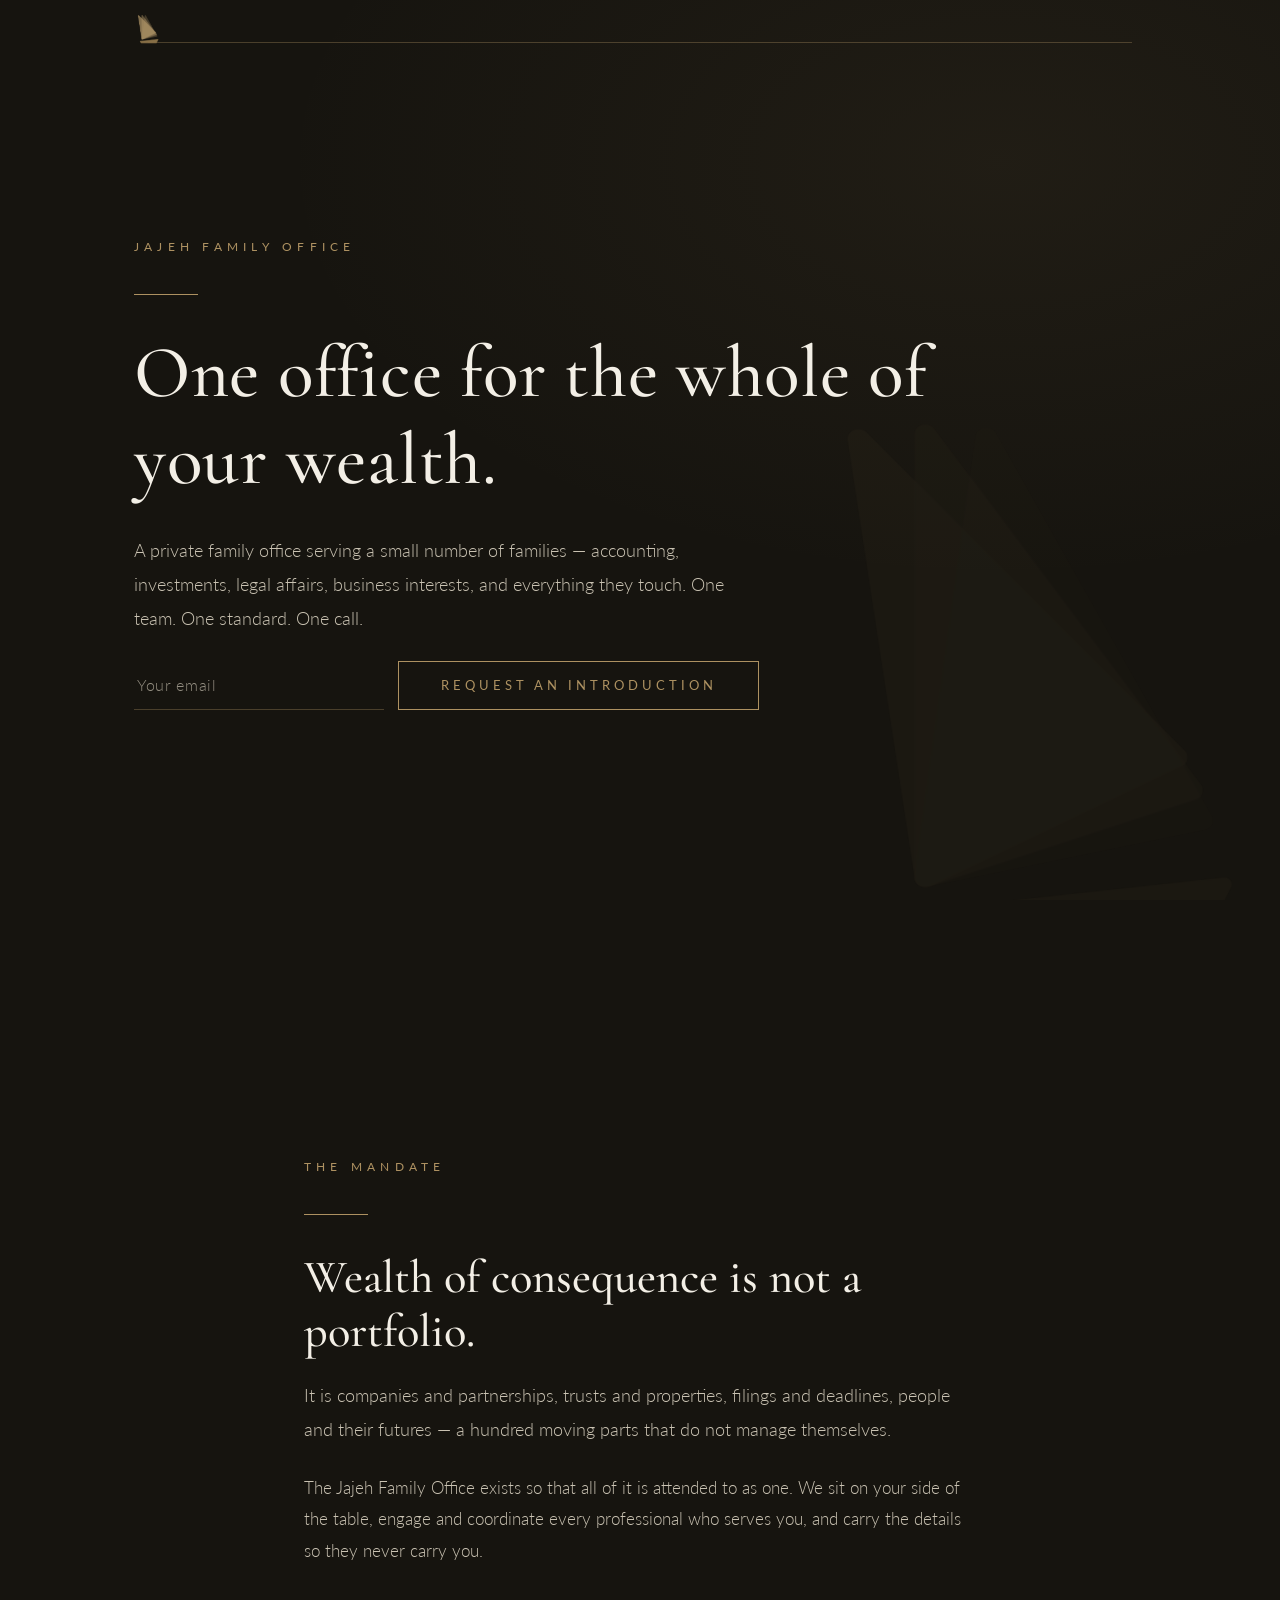
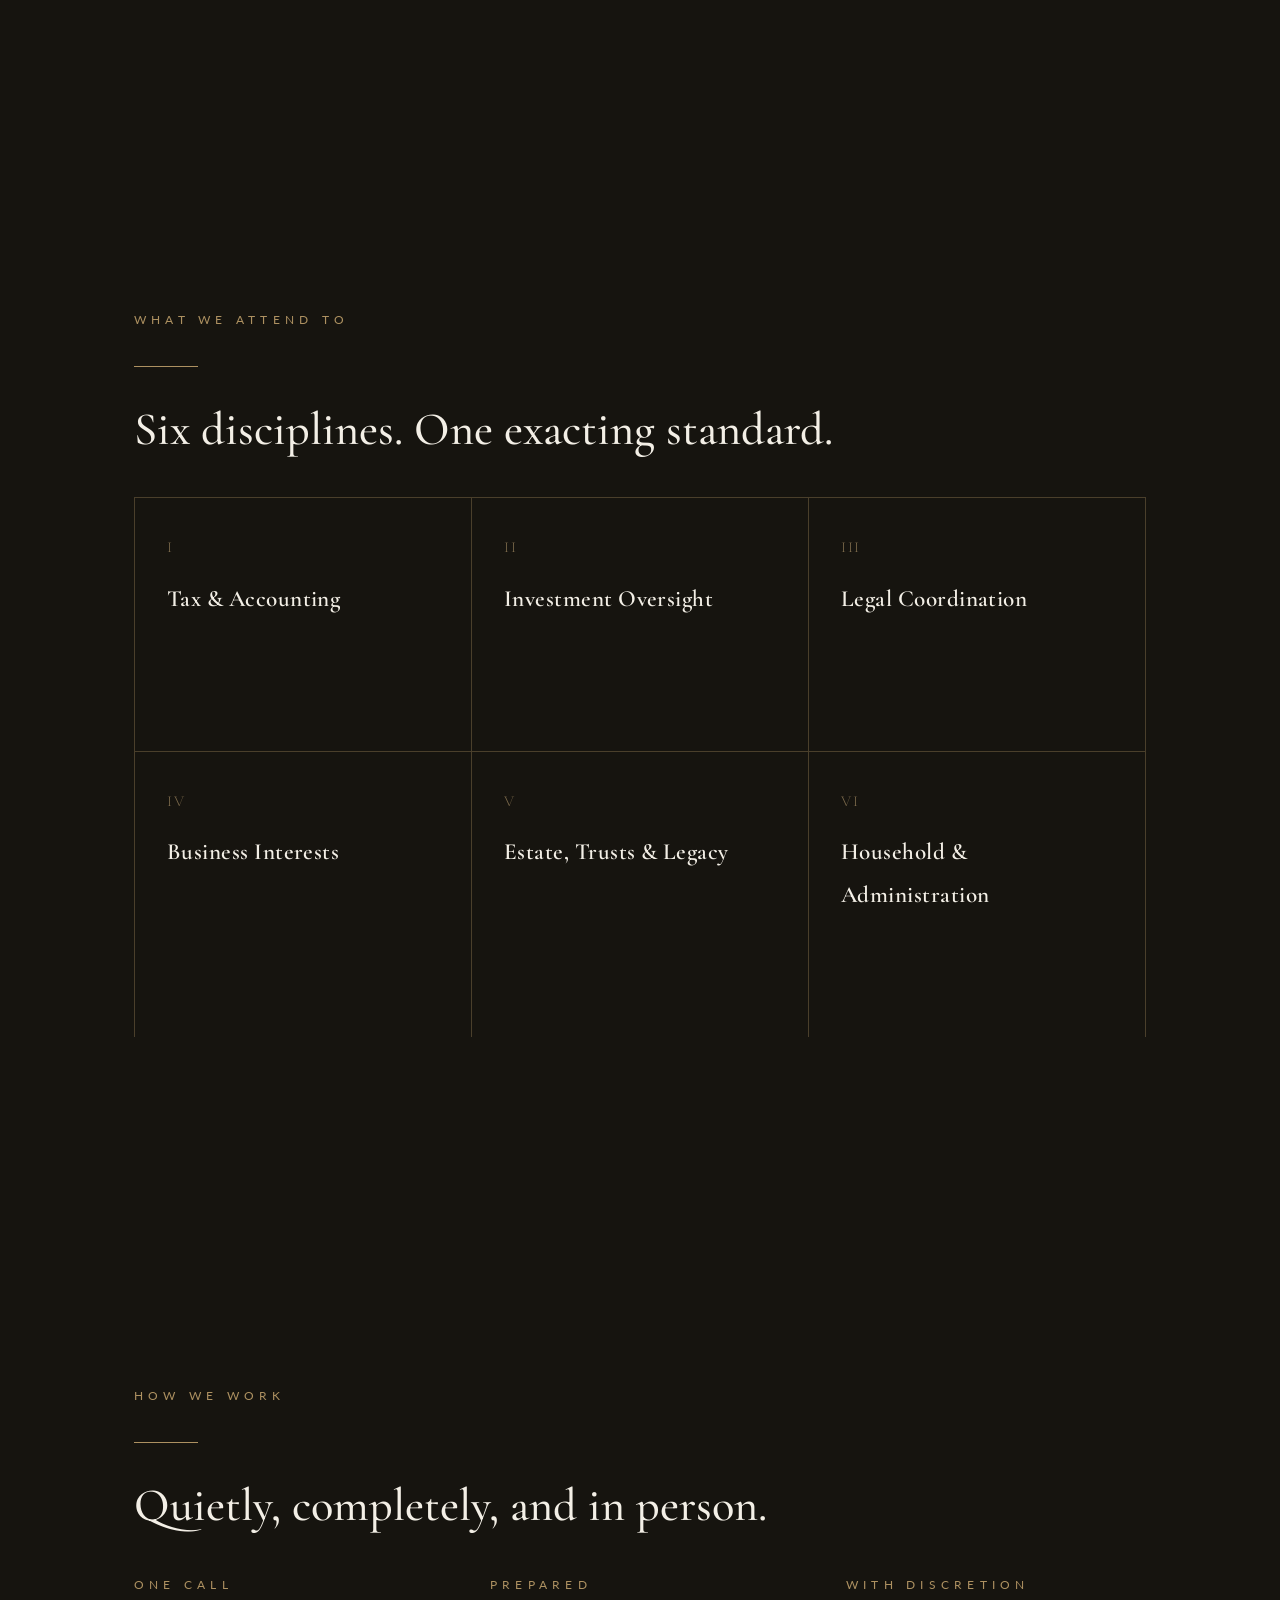
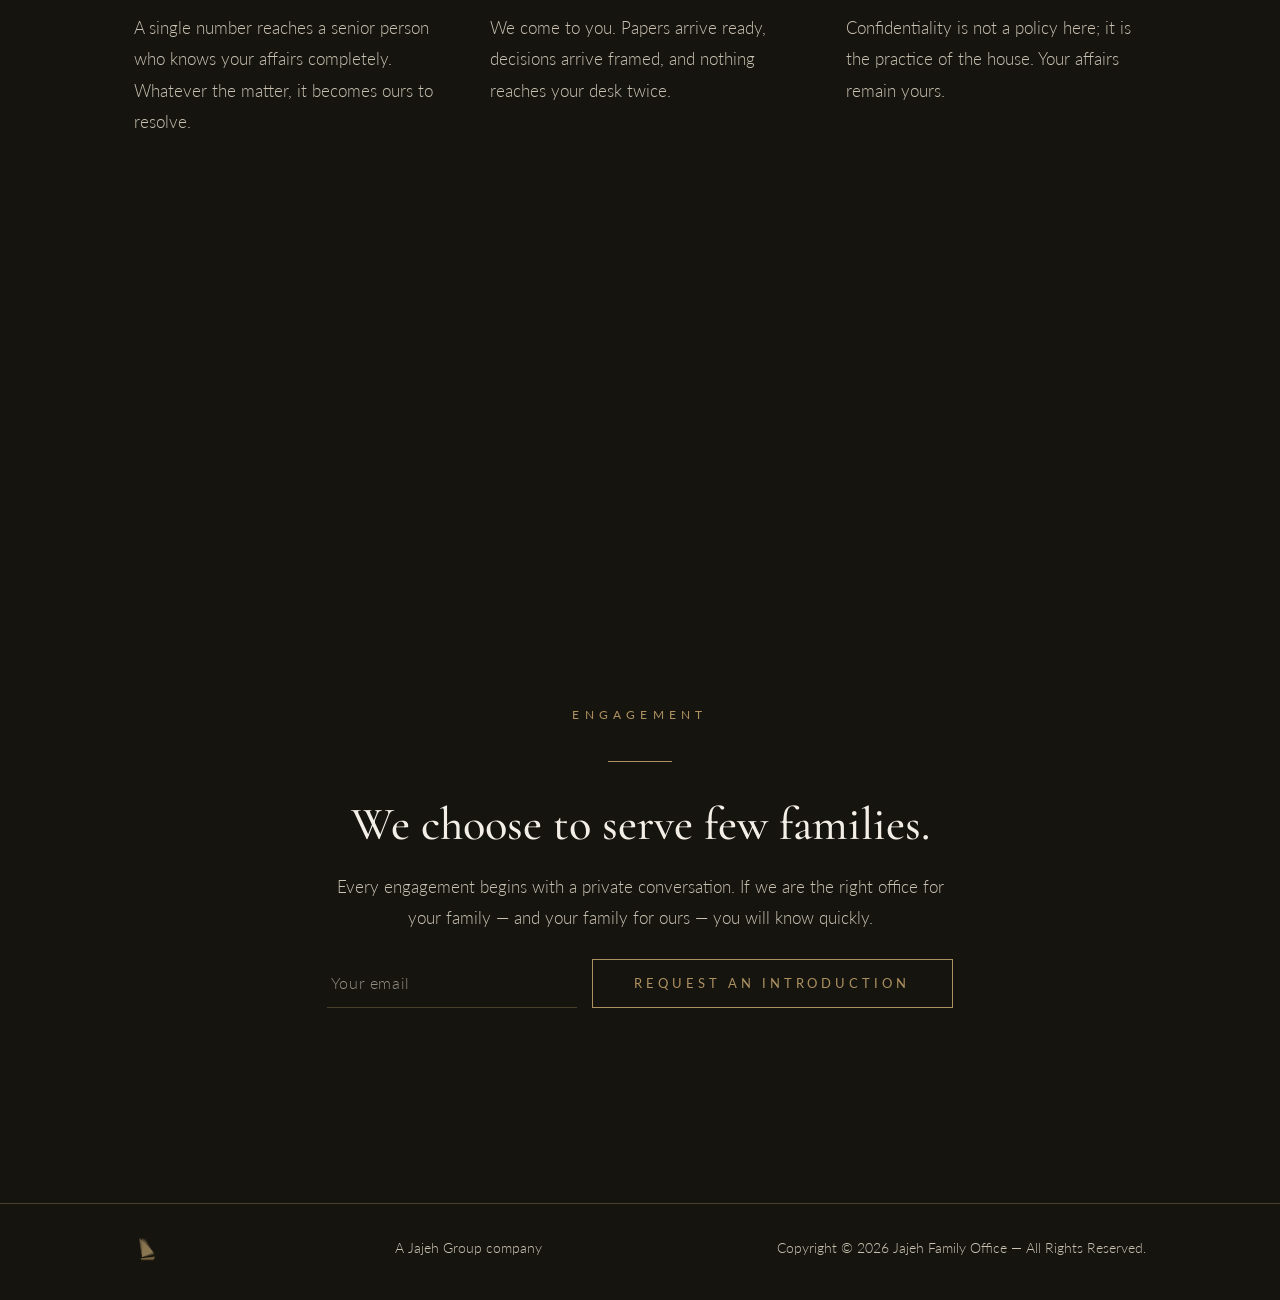
==== commit 9728c073: "Frozen backdrop, slow sailing, bare horizon, subtext on hover, new How We Work copy The first screen" ====
--- a/index.html
+++ b/index.html
@@ -12,8 +12,13 @@
   <link rel="stylesheet" href="/assets/css/style.css">
 </head>
 <body>
-  <!-- The horizon. A hairline across the top of every screen; the sail crosses it as you move
-       through the page, calling at one port per section. Hover a port for its name. -->
+  <!-- The backdrop never moves. Every panel's words rise over it and give way to the next. -->
+  <div class="backdrop" aria-hidden="true">
+    <img class="ghost-mark" src="/assets/img/mark-gold.png" alt="">
+  </div>
+
+  <!-- The horizon. A hairline across the top of every screen; the sail crosses it as the page
+       moves, one port per panel. Click the sail to sail on. The ports are for keyboard travel. -->
   <nav class="horizon" aria-label="Sections">
     <div class="track">
       <div class="line">
@@ -24,7 +29,7 @@
           <li><a href="#approach"><span>Approach</span></a></li>
           <li><a href="#introduction"><span>Introduction</span></a></li>
         </ol>
-        <a class="sail" href="#top" aria-label="Jajeh Family Office — return to the beginning">
+        <a class="sail" href="#top" aria-label="Sail on to the next section">
           <span class="hull"><img src="/assets/img/mark-gold.png" alt=""></span>
         </a>
       </div>
@@ -33,7 +38,6 @@
 
   <main>
     <section class="panel hero" id="top">
-      <img class="ghost-mark" src="/assets/img/mark-gold.png" alt="" aria-hidden="true">
       <div class="wrap">
         <p class="label">Jajeh Family Office</p>
         <hr class="rule">
@@ -57,38 +61,38 @@
       </div>
     </section>
 
-    <section class="panel light" id="services">
+    <section class="panel" id="services">
       <div class="wrap">
         <p class="label">What We Attend To</p>
         <hr class="rule">
         <h2>Six disciplines. One exacting standard.</h2>
         <div class="services">
-          <div class="service">
+          <div class="service" tabindex="0">
             <span class="num">I</span>
             <h3>Tax &amp; Accounting</h3>
             <p>Planning, preparation, and exacting compliance across every entity and jurisdiction.</p>
           </div>
-          <div class="service">
+          <div class="service" tabindex="0">
             <span class="num">II</span>
             <h3>Investment Oversight</h3>
             <p>Independent supervision of managers, mandates, and performance &mdash; reported plainly.</p>
           </div>
-          <div class="service">
+          <div class="service" tabindex="0">
             <span class="num">III</span>
             <h3>Legal Coordination</h3>
             <p>Counsel engaged, briefed, and held to schedule across transactions, trusts, and disputes.</p>
           </div>
-          <div class="service">
+          <div class="service" tabindex="0">
             <span class="num">IV</span>
             <h3>Business Interests</h3>
             <p>Operating companies and partnerships stewarded from board level to bookkeeping.</p>
           </div>
-          <div class="service">
+          <div class="service" tabindex="0">
             <span class="num">V</span>
             <h3>Estate, Trusts &amp; Legacy</h3>
             <p>Trusts established, funded, and administered; succession and philanthropy arranged for the generation after next.</p>
           </div>
-          <div class="service">
+          <div class="service" tabindex="0">
             <span class="num">VI</span>
             <h3>Household &amp; Administration</h3>
             <p>Payroll, properties, insurance, bill pay &mdash; the quiet machinery of daily life, run without friction.</p>
@@ -101,7 +105,7 @@
       <div class="wrap">
         <p class="label">How We Work</p>
         <hr class="rule">
-        <h2>White glove is not a promise. It is a procedure.</h2>
+        <h2>Quietly, completely, and in person.</h2>
         <div class="principles">
           <div class="principle">
             <span class="label">One Call</span>
@@ -112,14 +116,14 @@
             <p>We come to you. Papers arrive ready, decisions arrive framed, and nothing reaches your desk twice.</p>
           </div>
           <div class="principle">
-            <span class="label">Discretion</span>
+            <span class="label">With Discretion</span>
             <p>Confidentiality is not a policy here; it is the practice of the house. Your affairs remain yours.</p>
           </div>
         </div>
       </div>
     </section>
 
-    <section class="panel light engage" id="introduction">
+    <section class="panel engage" id="introduction">
       <div class="wrap">
         <p class="label">Engagement</p>
         <hr class="rule center">
@@ -142,37 +146,37 @@
   </main>
 
   <script>
-    // One panel at a time. The panel under the middle of the viewport is the one being read;
-    // every other panel's words fade out. The sail on the horizon tracks progress through the
-    // page, calling at one port per panel and heeling in the direction of travel.
+    // The page moves only by our hand. One panel at a time, slowly, eased at both ends; the
+    // panel in view keeps its words and the others' fade with their distance from the screen.
+    // The sail on the horizon tracks progress and heels in the direction of travel.
     (() => {
       const panels = Array.from(document.querySelectorAll('.panel'));
       const horizon = document.querySelector('.horizon');
       const sail = horizon.querySelector('.sail');
       const ports = Array.from(horizon.querySelectorAll('.ports li'));
       const last = panels.length - 1;
+      const still = matchMedia('(prefers-reduced-motion: reduce)').matches;
+      const tops = () => panels.map(p => p.offsetTop);
+      const nearest = y => { const t = tops(); let k = 0; t.forEach((top, i) => { if (Math.abs(top - y) < Math.abs(t[k] - y)) k = i; }); return k; };
       ports.forEach((li, i) => { li.style.left = (i / last * 100) + '%'; });
-
+      if ('scrollRestoration' in history) history.scrollRestoration = 'manual';
+
+      // Where we are. Runs every scroll frame: sets the sail, the panel in view, and each panel's words.
       let lastY = window.scrollY, settle = 0, queued = false;
-      function update() {
+      function paint() {
         queued = false;
-        const y = window.scrollY, mid = y + window.innerHeight / 2;
-        const tops = panels.map(p => p.offsetTop);
-
-        // Progress: which panel the top of the viewport is in, and how far through it.
+        const y = window.scrollY, vh = window.innerHeight, t = tops();
         let i = 0;
-        while (i < last && y >= tops[i + 1]) i++;
-        const frac = i < last ? Math.min(Math.max((y - tops[i]) / (tops[i + 1] - tops[i]), 0), 1) : 0;
+        while (i < last && y >= t[i + 1]) i++;
+        const frac = i < last ? Math.min(Math.max((y - t[i]) / (t[i + 1] - t[i]), 0), 1) : 0;
         sail.style.left = (Math.min((i + frac) / last, 1) * 100) + '%';
-
-        // The panel being read.
-        let here = 0;
-        while (here < last && mid >= tops[here + 1]) here++;
-        panels.forEach((p, k) => p.classList.toggle('is-active', k === here));
+        const here = nearest(y);
+        panels.forEach((p, k) => {
+          p.classList.toggle('is-active', k === here);
+          const away = Math.abs(t[k] - y) / vh;                 // screens between this panel and the viewport
+          p.style.setProperty('--words', Math.max(0, 1 - away * 1.6).toFixed(3));
+        });
         ports.forEach((li, k) => li.classList.toggle('is-here', k === here));
-        document.body.classList.toggle('on-light', panels[here].classList.contains('light'));
-
-        // Under way: heel toward the direction of travel, then settle.
         if (y !== lastY) {
           horizon.dataset.heading = y > lastY ? 'on' : 'back';
           clearTimeout(settle);
@@ -180,11 +184,96 @@
         }
         lastY = y;
       }
-      function schedule() { if (!queued) { queued = true; requestAnimationFrame(update); } }
+      const schedule = () => { if (!queued) { queued = true; requestAnimationFrame(paint); } };
       addEventListener('scroll', schedule, { passive: true });
-      addEventListener('resize', schedule);
-      addEventListener('load', schedule);
-      update();
+
+      // Sailing. A long, even glide from one panel to the next; longer still across several.
+      let at = nearest(window.scrollY), busy = false, restUntil = 0;
+      const ease = x => x < .5 ? 4 * x * x * x : 1 - Math.pow(-2 * x + 2, 3) / 2;
+      function sailTo(k) {
+        k = Math.max(0, Math.min(last, k));
+        const from = window.scrollY, to = panels[k].offsetTop;
+        at = k;
+        if (still || Math.abs(to - from) < 1) { window.scrollTo(0, to); paint(); return; }
+        const screens = Math.abs(to - from) / window.innerHeight;
+        const length = Math.min(1600 + 400 * (screens - 1), 2800);
+        busy = true;
+        const t0 = performance.now();
+        (function step(now) {
+          const x = Math.min((now - t0) / length, 1);
+          window.scrollTo(0, from + (to - from) * ease(x));
+          if (x < 1) requestAnimationFrame(step);
+          else { window.scrollTo(0, panels[k].offsetTop); busy = false; restUntil = performance.now() + 350; }
+        })(t0);
+      }
+      const go = dir => { if (!busy && performance.now() > restUntil) sailTo(at + dir); };
+
+      // A panel whose words run past one screen scrolls inside its own box before the page moves on.
+      function innerRoom(target, dir) {
+        const box = target && target.closest ? target.closest('.panel > .wrap') : null;
+        if (!box || box.scrollHeight <= box.clientHeight + 1) return false;
+        return dir > 0 ? box.scrollTop + box.clientHeight < box.scrollHeight - 1 : box.scrollTop > 0;
+      }
+
+      // Wheel and trackpad: one gesture, one panel. The inertia tail of a gesture is ignored.
+      let lastWheel = 0, gestureSpent = false;
+      addEventListener('wheel', e => {
+        const now = performance.now();
+        if (now - lastWheel > 160) gestureSpent = false;
+        lastWheel = now;
+        const dir = Math.sign(e.deltaY);
+        if (!dir || gestureSpent) return;
+        gestureSpent = true;
+        if (!innerRoom(e.target, dir)) go(dir);
+      }, { passive: true });
+
+      // Touch: a swipe of any weight moves one panel, unless the panel itself has room to scroll.
+      let touch = null;
+      addEventListener('touchstart', e => {
+        touch = { y: e.touches[0].clientY, down: innerRoom(e.target, 1), up: innerRoom(e.target, -1) };
+      }, { passive: true });
+      addEventListener('touchend', e => {
+        if (!touch) return;
+        const dy = touch.y - e.changedTouches[0].clientY, dir = Math.sign(dy), t = touch;
+        touch = null;
+        if (Math.abs(dy) < 40 || !dir || (dir > 0 ? t.down : t.up)) return;
+        go(dir);
+      }, { passive: true });
+
+      // Keys: arrows, page keys and space move one panel; Home and End go to the ends.
+      addEventListener('keydown', e => {
+        if (e.defaultPrevented || e.altKey || e.ctrlKey || e.metaKey) return;
+        const el = e.target, tag = (el.tagName || '').toLowerCase();
+        if (/^(input|textarea|select|button)$/.test(tag) || el.isContentEditable) return;
+        const step = { ArrowDown: 1, PageDown: 1, ' ': e.shiftKey ? -1 : 1, ArrowUp: -1, PageUp: -1 }[e.key];
+        if (step) { e.preventDefault(); go(step); }
+        else if (e.key === 'Home') { e.preventDefault(); sailTo(0); }
+        else if (e.key === 'End') { e.preventDefault(); sailTo(last); }
+      });
+
+      // Links to panels sail rather than jump. The sail itself goes on to the next port, and home from the last.
+      document.querySelectorAll('a[href^="#"]').forEach(a => a.addEventListener('click', e => {
+        const k = panels.findIndex(p => '#' + p.id === a.getAttribute('href'));
+        if (k < 0) return;
+        e.preventDefault();
+        sailTo(a === sail ? (at === last ? 0 : at + 1) : k);
+      }));
+
+      // Keyboard focus landing in another panel brings that panel in.
+      addEventListener('focusin', e => {
+        const p = e.target.closest && e.target.closest('.panel');
+        const k = p ? panels.indexOf(p) : -1;
+        if (k >= 0 && k !== at && !busy) { window.scrollTo(0, panels[at].offsetTop); sailTo(k); }
+      });
+
+      addEventListener('resize', () => { if (!busy) window.scrollTo(0, panels[at].offsetTop); schedule(); });
+      window.scrollTo(0, panels[at].offsetTop);
+      paint();
+
+      // Services: on screens without a cursor, a tap stands in for hover.
+      if (matchMedia('(hover: none)').matches) {
+        document.querySelectorAll('.service').forEach(s => s.addEventListener('click', () => s.classList.toggle('open')));
+      }
     })();
 
     // Introduction requests: one per browser. Submissions post silently to a private form;
--- a/assets/css/style.css
+++ b/assets/css/style.css
@@ -1,8 +1,9 @@
 /* Jajeh Family Office — design system
    Quiet luxury: near-black charcoal, warm ivory, hairline brass. The sail mark is the only color.
    Display type: Cormorant Garamond. Text: Lato (per brand guidance — logo owns the hierarchy).
-   The page is a run of full-screen panels. One is read at a time; the rest go dark.
-   There is no header: a hairline "horizon" rides the top of the screen and the sail crosses it. */
+   One backdrop, frozen. The page is a run of full-screen panels of words that rise over it, one
+   at a time, moved only by hand and slowly. There is no header: a hairline "horizon" rides the
+   top of the screen and the sail crosses it. */
 :root {
   --night: #16140f;
   --night-soft: #201d17;
@@ -11,13 +12,16 @@
   --brass: #ad9161;
   --brass-dim: #7d6b4c;
   --hairline: rgba(173, 145, 97, .35);
-  --hairline-dim: rgba(125, 107, 76, .4);
   --display: "Cormorant Garamond", "Times New Roman", serif;
   --sans: "Lato", -apple-system, "Segoe UI", sans-serif;
 }
 
 * { box-sizing: border-box; }
-html { scroll-behavior: smooth; scroll-snap-type: y mandatory; }
+html {
+  overflow: hidden;              /* the page moves only by script: wheel, swipe and keys are read, not obeyed */
+  touch-action: pinch-zoom;
+  scroll-behavior: auto;
+}
 body {
   margin: 0;
   background: var(--night);
@@ -78,40 +82,47 @@
 }
 .btn:hover { background: var(--brass); color: var(--night); }
 
-/* Panels — one screen each. The page snaps from one to the next and never rests between. */
+/* The backdrop — the first screen's scene, frozen behind everything */
+.backdrop {
+  position: fixed; inset: 0; z-index: 0;
+  overflow: hidden;
+  pointer-events: none;
+  background:
+    radial-gradient(1200px 700px at 78% 18%, rgba(173, 145, 97, .07), transparent 60%),
+    var(--night);
+}
+.backdrop .ghost-mark {
+  position: absolute; right: -6%; bottom: -12%;
+  width: min(52vw, 640px); opacity: .05;
+  user-select: none;
+}
+main { position: relative; z-index: 1; }
+
+/* Panels — one screen each, no background of their own. Words only. */
 .panel {
   position: relative;
-  min-height: 100vh;
-  min-height: 100svh;
-  scroll-snap-align: start;
-  scroll-snap-stop: always;
+  height: 100vh;
+  height: 100svh;
   display: flex;
   flex-direction: column;
   justify-content: center;
   padding: clamp(5rem, 12vh, 7.5rem) 0 clamp(3rem, 7vh, 5rem);
 }
-.panel > .wrap { width: 100%; }
-/* Only the panel being read keeps its words. The others are gone, not merely off-screen. */
-.panel > .wrap, .panel > .site-footer {
-  opacity: 0;
-  transform: translateY(18px);
-  transition: opacity .45s ease, transform .45s ease;
-}
-.panel.is-active > .wrap, .panel.is-active > .site-footer {
-  opacity: 1;
-  transform: none;
-  transition: opacity .9s ease .25s, transform .9s ease .25s;
-}
-.panel.light {
-  background: var(--ivory);
-  color: var(--night);
-}
-.panel.light h2, .panel.light h3 { color: var(--night); }
-.panel.light p { color: #55503f; }
-.panel.light .label { color: var(--brass-dim); }
-
-/* The horizon — a hairline at the top of every screen. Ports mark the panels; the sail
-   crosses from one to the next as the page moves, and heels into the direction of travel. */
+.panel > .wrap {
+  width: 100%;
+  max-height: 100%;
+  overflow-y: auto;              /* only ever used on small screens, where a panel's words may run long */
+  scrollbar-width: none;
+}
+.panel > .wrap::-webkit-scrollbar { display: none; }
+/* --words is set by script from the panel's distance to the screen: 1 in view, 0 a screen away */
+.panel > .wrap, .panel > .site-footer { opacity: var(--words, 1); }
+.hero > .wrap { animation: rise 1.6s cubic-bezier(.2, .7, .2, 1) .15s backwards; }
+@keyframes rise { from { opacity: 0; transform: translateY(16px); } }
+
+/* The horizon — a hairline at the top of every screen. The sail crosses it as the page moves
+   and heels into the direction of travel. The ports beneath it are unmarked; keyboard users
+   find them by tab, and a port's name appears only then. */
 .horizon {
   position: fixed; top: 0; left: 0; right: 0; z-index: 20;
   padding-top: 2.6rem;
@@ -123,81 +134,63 @@
   height: 1px;
   margin: 0 14px;
   background: var(--hairline);
-  transition: background-color .6s ease;
-}
-body.on-light .horizon .line { background: var(--hairline-dim); }
+}
 
 .ports { list-style: none; margin: 0; padding: 0; }
 .ports li { position: absolute; top: 0; left: 0; }
 .ports a {
   position: absolute; left: 0; top: 0;
-  width: 28px; height: 28px;
-  transform: translate(-50%, -50%);
-  pointer-events: auto;
-}
-.ports a::before {                 /* the port: a tick on the line */
-  content: "";
-  position: absolute; left: 50%; top: 50%;
-  width: 1px; height: 7px;
-  transform: translate(-50%, -50%);
-  background: var(--brass);
-  opacity: .5;
-  transition: height .35s ease, opacity .35s ease, background-color .6s ease;
-}
-.ports a:hover::before, .ports li.is-here a::before { opacity: 1; height: 11px; }
-body.on-light .ports a::before { background: var(--brass-dim); }
-.ports a span {                    /* its name, only when asked for */
-  position: absolute; left: 50%; top: 100%;
-  transform: translateX(-50%);
+  width: 1px; height: 1px; overflow: hidden;
+  clip-path: inset(50%);
+  pointer-events: none;
+}
+.ports a:focus-visible {
+  width: auto; height: auto; overflow: visible;
+  clip-path: none;
+  transform: translate(-50%, 10px);
+  outline: none;
+}
+.ports a span {
+  display: block;
   font-size: .62rem;
   letter-spacing: .32em;
   text-transform: uppercase;
   white-space: nowrap;
   color: var(--brass);
-  opacity: 0;
-  transition: opacity .3s ease;
-}
-.ports a:hover span, .ports a:focus-visible span { opacity: 1; }
-body.on-light .ports a span { color: var(--brass-dim); }
-.ports li:first-child a span { left: 0; transform: none; }
-.ports li:last-child a span { left: auto; right: 0; transform: none; }
+}
+.ports li:first-child a:focus-visible { transform: translate(0, 10px); }
+.ports li:last-child a:focus-visible { transform: translate(-100%, 10px); }
 
 .sail {
   position: absolute; left: 0; bottom: -3px;   /* the hull sits on the line */
   width: 34px;
   transform: translateX(-50%);
   pointer-events: auto;
-  transition: left .55s cubic-bezier(.22, .61, .36, 1);
+  transition: left .8s cubic-bezier(.22, .61, .36, 1);
   animation: setsail 1.8s cubic-bezier(.2, .8, .2, 1) both;
 }
 .sail .hull { display: block; transform-origin: 50% 90%; animation: rock 5s ease-in-out infinite; }
-.sail img { display: block; width: 100%; transform-origin: 50% 90%; transition: transform .5s cubic-bezier(.3, .7, .3, 1); }
+.sail img { display: block; width: 100%; transform-origin: 50% 90%; transition: transform .6s cubic-bezier(.3, .7, .3, 1); }
 .horizon[data-heading="on"] .sail img { transform: rotate(8deg); }
 .horizon[data-heading="back"] .sail img { transform: rotate(-8deg); }
 @keyframes rock { 0%, 100% { transform: rotate(-1.2deg); } 50% { transform: rotate(1.2deg); } }
 @keyframes setsail { from { opacity: 0; margin-left: -56px; } to { opacity: 1; margin-left: 0; } }
 
 /* Hero */
-.hero {
-  overflow: hidden;
-  background:
-    radial-gradient(1200px 700px at 78% 18%, rgba(173, 145, 97, .07), transparent 60%),
-    var(--night);
-}
-.hero .ghost-mark {
-  position: absolute; right: -6%; bottom: -12%;
-  width: min(52vw, 640px); opacity: .05;
-  pointer-events: none; user-select: none;
-}
-.hero .wrap { position: relative; }
 .hero h1 { max-width: 12em; }
 .hero p.lead { max-width: 34em; }
 
-/* Services grid */
+/* Services grid — a numeral and a name; the rest is told on approach */
 .services { display: grid; grid-template-columns: repeat(auto-fit, minmax(280px, 1fr)); gap: 0; border-top: 1px solid var(--hairline); border-left: 1px solid var(--hairline); margin-top: 2.5rem; }
-.service { border-right: 1px solid var(--hairline); border-bottom: 1px solid var(--hairline); padding: 2.2rem 2rem; }
+.service { border-right: 1px solid var(--hairline); border-bottom: 1px solid var(--hairline); padding: 2.2rem 2rem; cursor: default; outline: none; }
+.service:focus-visible { box-shadow: inset 0 0 0 1px var(--brass); }
 .service .num { font-family: var(--display); font-size: .95rem; color: var(--brass-dim); letter-spacing: .1em; display: block; margin-bottom: 1rem; }
-.service p { margin: 0; font-size: .98rem; }
+.service p {
+  margin: 0; font-size: .98rem;
+  opacity: 0; transform: translateY(6px);
+  transition: opacity .7s ease, transform .7s ease;
+}
+.service:hover p, .service:focus-within p, .service.open p { opacity: 1; transform: none; }
 
 /* Principles */
 .principles { display: grid; grid-template-columns: repeat(auto-fit, minmax(260px, 1fr)); gap: 3.5rem; margin-top: 2.5rem; }
@@ -211,17 +204,17 @@
 
 /* Footer */
 .site-footer {
-  border-top: 1px solid var(--hairline-dim);
+  border-top: 1px solid var(--hairline);
   padding: 2rem 0 2.4rem;
   font-size: .85rem;
-  color: #6b6452;
+  color: var(--ivory-dim);
   text-align: left;
 }
 .site-footer .wrap { display: flex; flex-wrap: wrap; gap: 1rem; align-items: center; justify-content: space-between; }
 .site-footer .brand { display: flex; align-items: center; }
 .site-footer img { height: 26px; opacity: .85; }
-.site-footer a { color: #6b6452; }
-.site-footer a:hover { color: var(--brass-dim); }
+.site-footer a { color: var(--ivory-dim); }
+.site-footer a:hover { color: var(--brass); }
 
 /* Introduction email capture */
 .intro-form { display: flex; flex-wrap: wrap; gap: .9rem; margin-top: 1.6rem; transition: opacity .6s ease, transform .6s ease; }
@@ -240,9 +233,6 @@
 }
 .intro-form input::placeholder { color: var(--ivory-dim); opacity: .7; }
 .intro-form input:focus { border-bottom-color: var(--brass); }
-.panel.light .intro-form input { color: var(--night); border-bottom-color: rgba(125, 107, 76, .45); }
-.panel.light .intro-form input::placeholder { color: #8a8371; }
-.panel.light .intro-form input:focus { border-bottom-color: var(--brass-dim); }
 .intro-thanks {
   font-family: var(--display); font-size: 1.5rem; color: var(--brass);
   margin-top: 1.8rem;
@@ -250,7 +240,6 @@
   transition: opacity .9s ease .35s, transform .9s ease .35s;
 }
 .intro-thanks.in { opacity: 1; transform: none; }
-.panel.light .intro-thanks { color: var(--brass-dim); }
 
 /* Tighter on short or narrow screens so each panel still fits one screen */
 @media (max-height: 820px) {
@@ -265,15 +254,23 @@
 @media (max-width: 700px) {
   .panel { padding: 4.6rem 0 2.5rem; }
   .engage { padding-bottom: 0; }
-  .service { padding: 1.5rem 1.3rem; }
+  .services { grid-template-columns: 1fr 1fr; }
+  .service { padding: 1.2rem 1rem; }
+  .service h3 { font-size: 1.2rem; }
+  .service p { font-size: .9rem; line-height: 1.6; }
   .principles { gap: 2rem; }
   .site-footer .wrap { justify-content: center; text-align: center; }
 }
+/* Without a cursor there is no hover: the subtext stays folded until tapped, so six fit one screen */
+@media (hover: none) {
+  .service p { max-height: 0; overflow: hidden; transition: opacity .7s ease, transform .7s ease, max-height .7s ease; }
+  .service.open p { max-height: 14em; }
+}
 
 @media (prefers-reduced-motion: reduce) {
-  html { scroll-behavior: auto; }
-  .panel > .wrap, .panel > .site-footer { transform: none; transition: opacity .3s ease; }
+  .hero > .wrap { animation: none; }
   .sail { transition: none; animation: none; }
   .sail .hull { animation: none; }
   .sail img { transition: none; transform: none !important; }
-}
+  .service p { transition: opacity .3s ease; transform: none; }
+}
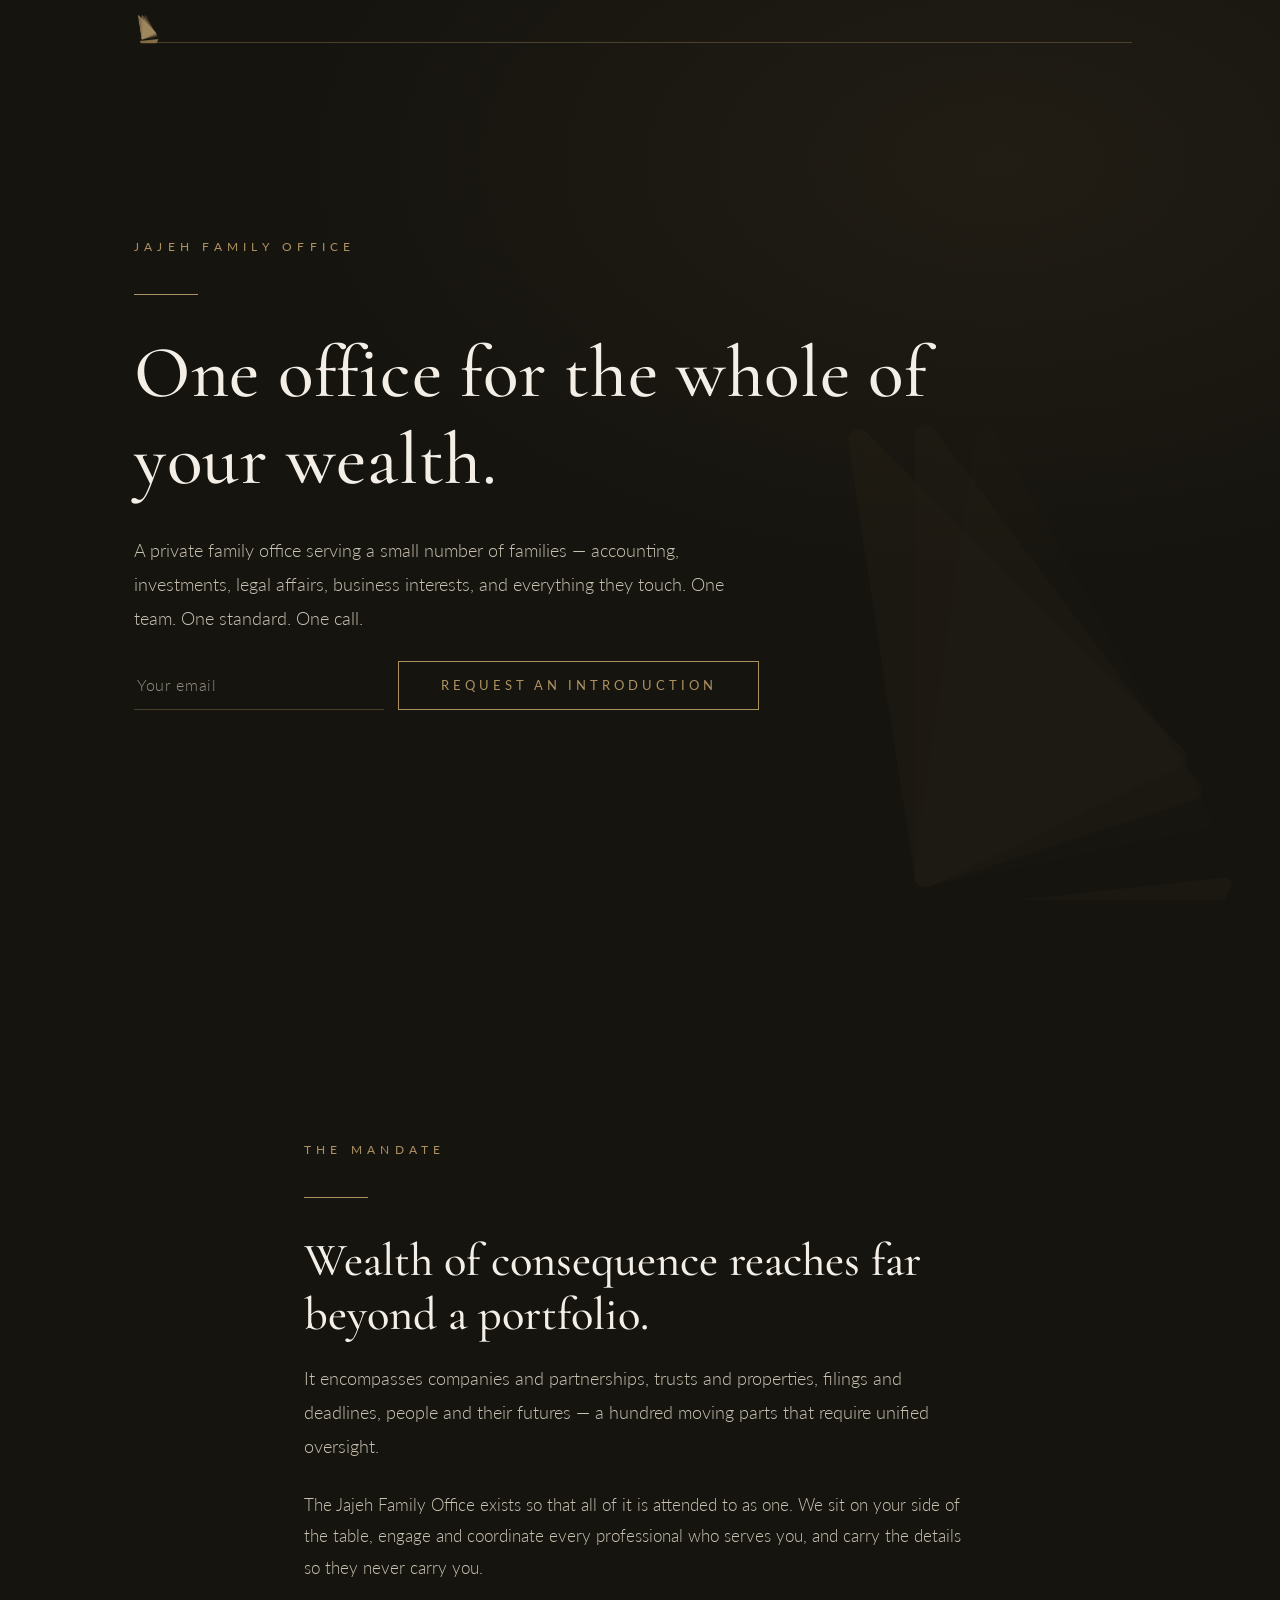
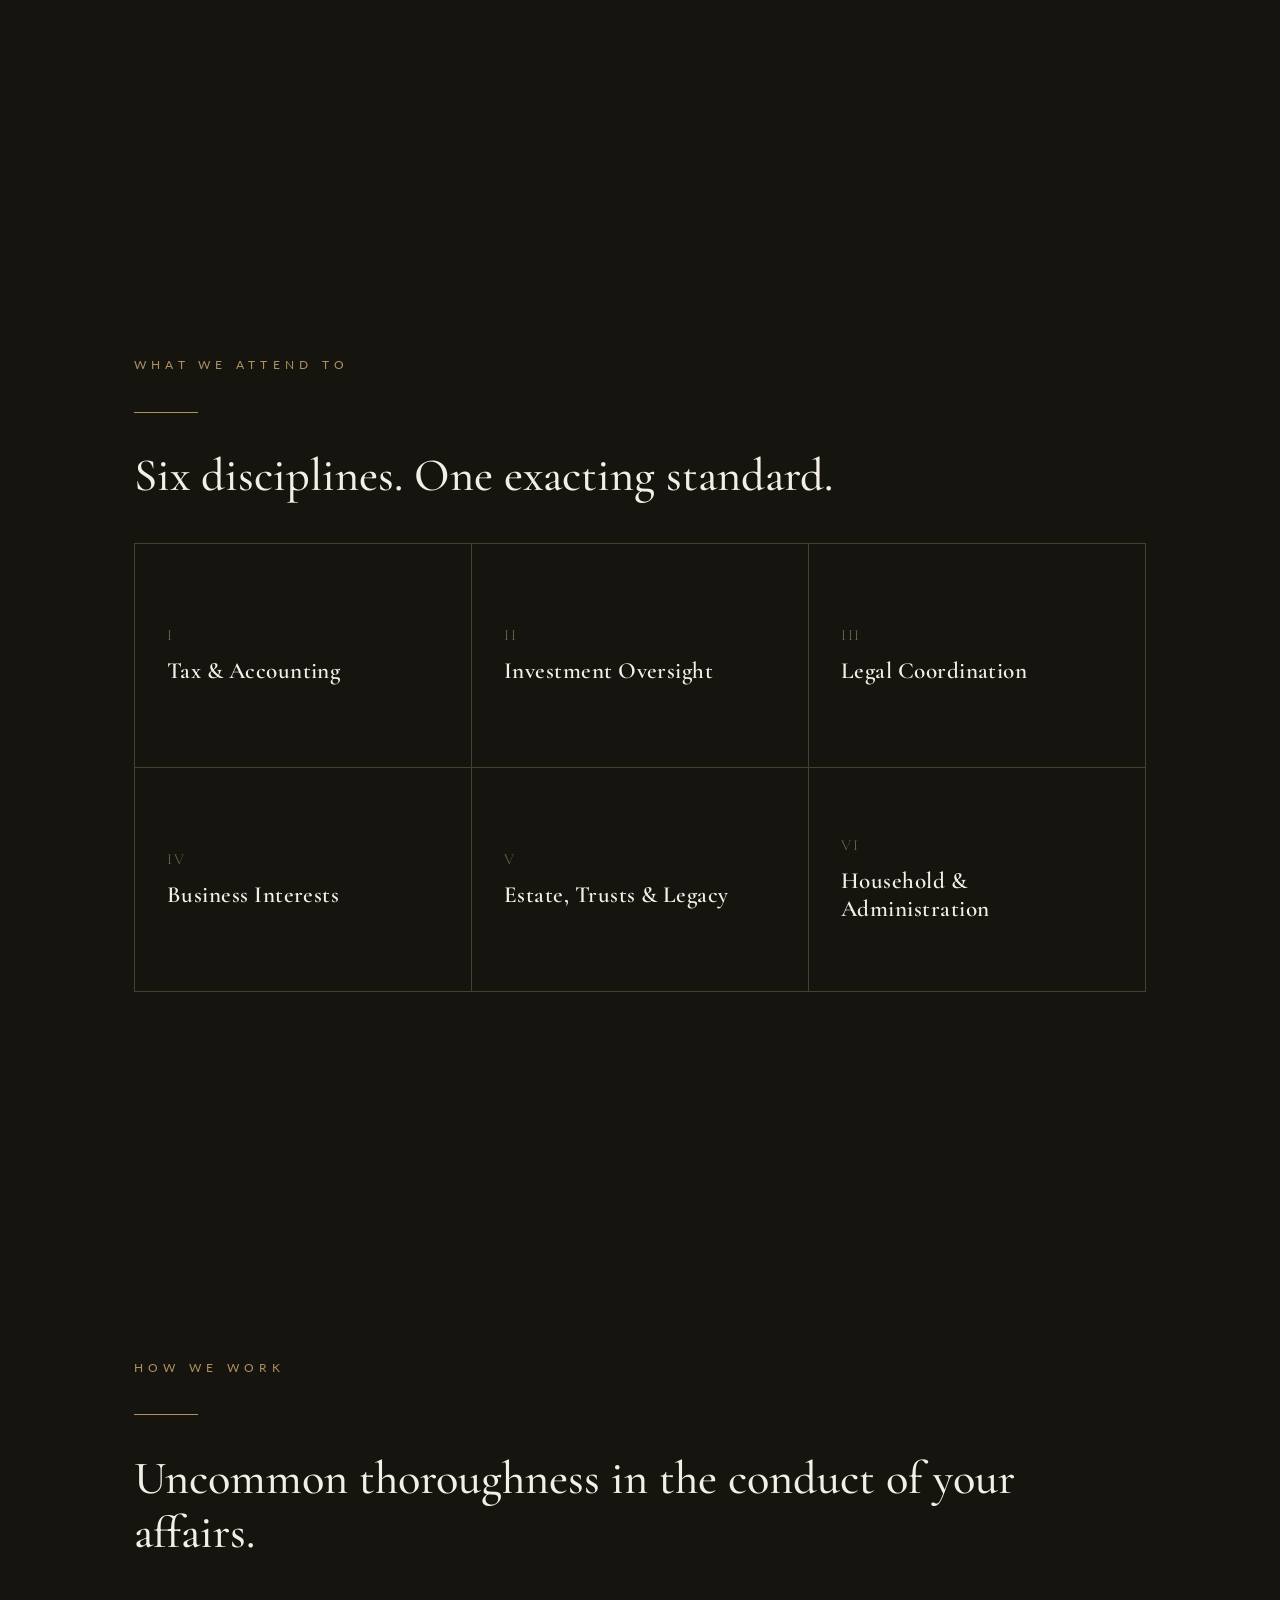
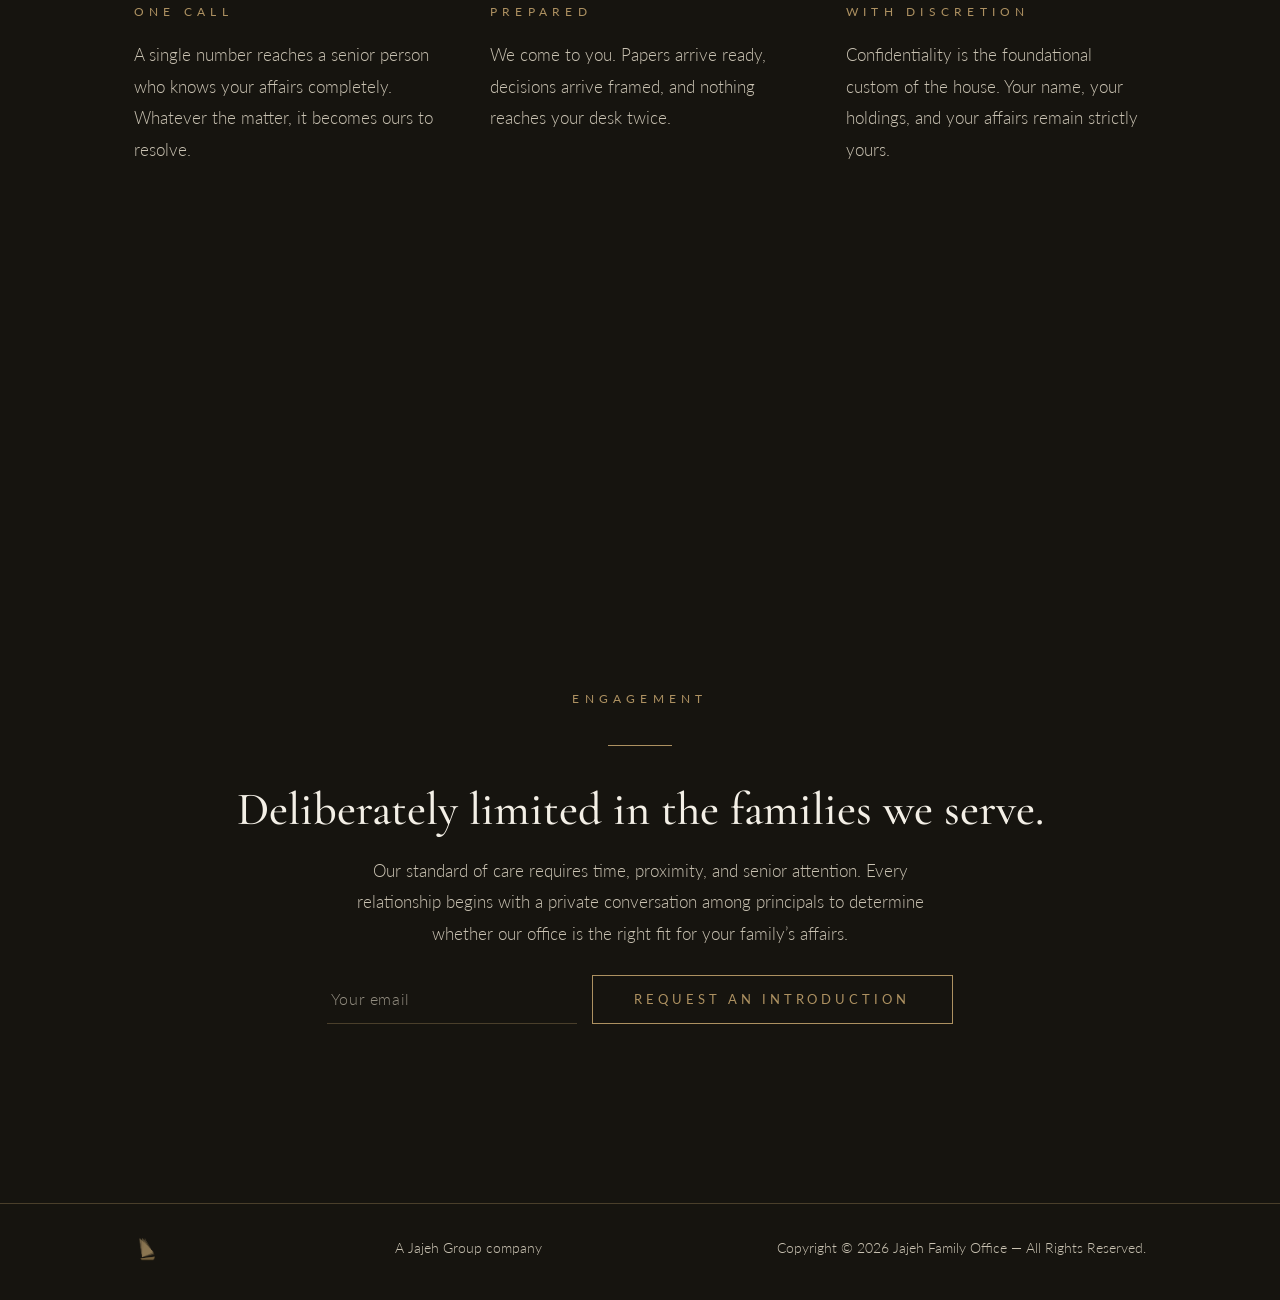
==== commit c878b092: "Service titles centred and floating on hover; PK's copy for Mandate, How We Work, Discretion and Eng" ====
--- a/index.html
+++ b/index.html
@@ -55,8 +55,8 @@
       <div class="wrap narrow">
         <p class="label">The Mandate</p>
         <hr class="rule">
-        <h2>Wealth of consequence is not a portfolio.</h2>
-        <p class="lead">It is companies and partnerships, trusts and properties, filings and deadlines, people and their futures &mdash; a hundred moving parts that do not manage themselves.</p>
+        <h2>Wealth of consequence reaches far beyond a portfolio.</h2>
+        <p class="lead">It encompasses companies and partnerships, trusts and properties, filings and deadlines, people and their futures &mdash; a hundred moving parts that require unified oversight.</p>
         <p>The Jajeh Family Office exists so that all of it is attended to as one. We sit on your side of the table, engage and coordinate every professional who serves you, and carry the details so they never carry you.</p>
       </div>
     </section>
@@ -70,32 +70,32 @@
           <div class="service" tabindex="0">
             <span class="num">I</span>
             <h3>Tax &amp; Accounting</h3>
-            <p>Planning, preparation, and exacting compliance across every entity and jurisdiction.</p>
+            <div class="more"><p>Planning, preparation, and rigorous compliance across every entity and jurisdiction.</p></div>
           </div>
           <div class="service" tabindex="0">
             <span class="num">II</span>
             <h3>Investment Oversight</h3>
-            <p>Independent supervision of managers, mandates, and performance &mdash; reported plainly.</p>
+            <div class="more"><p>Independent supervision of managers, mandates, and performance &mdash; reported plainly.</p></div>
           </div>
           <div class="service" tabindex="0">
             <span class="num">III</span>
             <h3>Legal Coordination</h3>
-            <p>Counsel engaged, briefed, and held to schedule across transactions, trusts, and disputes.</p>
+            <div class="more"><p>Counsel engaged, briefed, and held to schedule across transactions, trusts, and disputes.</p></div>
           </div>
           <div class="service" tabindex="0">
             <span class="num">IV</span>
             <h3>Business Interests</h3>
-            <p>Operating companies and partnerships stewarded from board level to bookkeeping.</p>
+            <div class="more"><p>Operating companies and partnerships stewarded from board level to bookkeeping.</p></div>
           </div>
           <div class="service" tabindex="0">
             <span class="num">V</span>
             <h3>Estate, Trusts &amp; Legacy</h3>
-            <p>Trusts established, funded, and administered; succession and philanthropy arranged for the generation after next.</p>
+            <div class="more"><p>Trusts established, funded, and administered; succession and philanthropy arranged for the generation after next.</p></div>
           </div>
           <div class="service" tabindex="0">
             <span class="num">VI</span>
             <h3>Household &amp; Administration</h3>
-            <p>Payroll, properties, insurance, bill pay &mdash; the quiet machinery of daily life, run without friction.</p>
+            <div class="more"><p>Payroll, properties, insurance, bill pay &mdash; the quiet machinery of daily life, run without friction.</p></div>
           </div>
         </div>
       </div>
@@ -105,7 +105,7 @@
       <div class="wrap">
         <p class="label">How We Work</p>
         <hr class="rule">
-        <h2>Quietly, completely, and in person.</h2>
+        <h2>Uncommon thoroughness in the conduct of your affairs.</h2>
         <div class="principles">
           <div class="principle">
             <span class="label">One Call</span>
@@ -117,7 +117,7 @@
           </div>
           <div class="principle">
             <span class="label">With Discretion</span>
-            <p>Confidentiality is not a policy here; it is the practice of the house. Your affairs remain yours.</p>
+            <p>Confidentiality is the foundational custom of the house. Your name, your holdings, and your affairs remain strictly yours.</p>
           </div>
         </div>
       </div>
@@ -127,8 +127,8 @@
       <div class="wrap">
         <p class="label">Engagement</p>
         <hr class="rule center">
-        <h2>We choose to serve few families.</h2>
-        <p>Every engagement begins with a private conversation. If we are the right office for your family &mdash; and your family for ours &mdash; you will know quickly.</p>
+        <h2>Deliberately limited in the families we serve.</h2>
+        <p>Our standard of care requires time, proximity, and senior attention. Every relationship begins with a private conversation among principals to determine whether our office is the right fit for your family&rsquo;s affairs.</p>
         <form class="intro-form center" data-intro autocomplete="email">
           <input type="email" name="email" placeholder="Your email" required aria-label="Your email">
           <button class="btn" type="submit">Request an Introduction</button>
@@ -160,6 +160,9 @@
       const nearest = y => { const t = tops(); let k = 0; t.forEach((top, i) => { if (Math.abs(top - y) < Math.abs(t[k] - y)) k = i; }); return k; };
       ports.forEach((li, i) => { li.style.left = (i / last * 100) + '%'; });
       if ('scrollRestoration' in history) history.scrollRestoration = 'manual';
+
+      const asked = panels.findIndex(p => '#' + p.id === location.hash);   // a link straight to a panel
+      let at = asked >= 0 ? asked : nearest(window.scrollY), busy = false, restUntil = 0;
 
       // Where we are. Runs every scroll frame: sets the sail, the panel in view, and each panel's words.
       let lastY = window.scrollY, settle = 0, queued = false;
@@ -185,10 +188,16 @@
         lastY = y;
       }
       const schedule = () => { if (!queued) { queued = true; requestAnimationFrame(paint); } };
-      addEventListener('scroll', schedule, { passive: true });
+      // A scroll we did not make (find-in-page, a focus, a hash) is allowed, then the page glides back to a panel.
+      let stray = 0;
+      addEventListener('scroll', () => {
+        schedule();
+        if (busy) return;
+        clearTimeout(stray);
+        stray = setTimeout(() => { if (!busy && Math.abs(window.scrollY - panels[at].offsetTop) > 1) sailTo(nearest(window.scrollY)); }, 180);
+      }, { passive: true });
 
       // Sailing. A long, even glide from one panel to the next; longer still across several.
-      let at = nearest(window.scrollY), busy = false, restUntil = 0;
       const ease = x => x < .5 ? 4 * x * x * x : 1 - Math.pow(-2 * x + 2, 3) / 2;
       function sailTo(k) {
         k = Math.max(0, Math.min(last, k));
@@ -196,7 +205,7 @@
         at = k;
         if (still || Math.abs(to - from) < 1) { window.scrollTo(0, to); paint(); return; }
         const screens = Math.abs(to - from) / window.innerHeight;
-        const length = Math.min(1600 + 400 * (screens - 1), 2800);
+        const length = screens < 1 ? 600 + 1000 * screens : Math.min(1600 + 400 * (screens - 1), 2800);
         busy = true;
         const t0 = performance.now();
         (function step(now) {
--- a/assets/css/style.css
+++ b/assets/css/style.css
@@ -180,17 +180,35 @@
 .hero h1 { max-width: 12em; }
 .hero p.lead { max-width: 34em; }
 
-/* Services grid — a numeral and a name; the rest is told on approach */
+/* Services grid — a numeral and a name, centred in the box. On approach the name floats up and
+   the rest unfolds beneath it; it settles back to the middle as the cursor leaves. */
 .services { display: grid; grid-template-columns: repeat(auto-fit, minmax(280px, 1fr)); gap: 0; border-top: 1px solid var(--hairline); border-left: 1px solid var(--hairline); margin-top: 2.5rem; }
-.service { border-right: 1px solid var(--hairline); border-bottom: 1px solid var(--hairline); padding: 2.2rem 2rem; cursor: default; outline: none; }
+.service {
+  border-right: 1px solid var(--hairline); border-bottom: 1px solid var(--hairline);
+  padding: 1.6rem 2rem;
+  min-height: 14rem;
+  display: flex; flex-direction: column; justify-content: center;
+  cursor: default; outline: none;
+}
 .service:focus-visible { box-shadow: inset 0 0 0 1px var(--brass); }
-.service .num { font-family: var(--display); font-size: .95rem; color: var(--brass-dim); letter-spacing: .1em; display: block; margin-bottom: 1rem; }
-.service p {
-  margin: 0; font-size: .98rem;
+.service .num { font-family: var(--display); font-size: .95rem; line-height: 1.4; color: var(--brass-dim); letter-spacing: .1em; display: block; margin-bottom: .75rem; }
+.service h3 { margin: 0; line-height: 1.2; }
+.service .more {
+  display: grid; grid-template-rows: 0fr;
+  transition: grid-template-rows .7s cubic-bezier(.2, .7, .2, 1);
+}
+.service .more > p {
+  min-height: 0; overflow: hidden;
+  margin: 0; padding-top: 0;
+  font-size: .95rem; line-height: 1.6;
   opacity: 0; transform: translateY(6px);
-  transition: opacity .7s ease, transform .7s ease;
-}
-.service:hover p, .service:focus-within p, .service.open p { opacity: 1; transform: none; }
+  transition: opacity .5s ease, transform .5s ease, padding-top .7s cubic-bezier(.2, .7, .2, 1);
+}
+.service:hover .more, .service:focus-within .more, .service.open .more { grid-template-rows: 1fr; }
+.service:hover .more > p, .service:focus-within .more > p, .service.open .more > p {
+  opacity: 1; transform: none; padding-top: .7rem;
+  transition-delay: .15s, .15s, 0s;
+}
 
 /* Principles */
 .principles { display: grid; grid-template-columns: repeat(auto-fit, minmax(260px, 1fr)); gap: 3.5rem; margin-top: 2.5rem; }
@@ -245,8 +263,8 @@
 @media (max-height: 820px) {
   .panel { padding-top: 4.8rem; }
   .rule { margin: 1.4rem 0; }
-  .service { padding: 1.5rem 1.4rem; }
-  .service p { line-height: 1.7; }
+  .service { padding: 1.4rem 1.6rem; min-height: 14rem; }
+  .service .more > p { font-size: .92rem; line-height: 1.55; }
   h2 { margin-bottom: .3em; }
   .services, .principles { margin-top: 1.8rem; }
   .principles { gap: 2.2rem; }
@@ -255,22 +273,19 @@
   .panel { padding: 4.6rem 0 2.5rem; }
   .engage { padding-bottom: 0; }
   .services { grid-template-columns: 1fr 1fr; }
-  .service { padding: 1.2rem 1rem; }
+  .service { padding: 1.2rem 1rem; min-height: 9rem; }
   .service h3 { font-size: 1.2rem; }
-  .service p { font-size: .9rem; line-height: 1.6; }
+  .service .more > p { font-size: .88rem; line-height: 1.55; }
   .principles { gap: 2rem; }
   .site-footer .wrap { justify-content: center; text-align: center; }
 }
-/* Without a cursor there is no hover: the subtext stays folded until tapped, so six fit one screen */
-@media (hover: none) {
-  .service p { max-height: 0; overflow: hidden; transition: opacity .7s ease, transform .7s ease, max-height .7s ease; }
-  .service.open p { max-height: 14em; }
-}
+/* Without a cursor there is no hover: a tap unfolds a service instead (class .open, set by script) */
 
 @media (prefers-reduced-motion: reduce) {
   .hero > .wrap { animation: none; }
   .sail { transition: none; animation: none; }
   .sail .hull { animation: none; }
   .sail img { transition: none; transform: none !important; }
-  .service p { transition: opacity .3s ease; transform: none; }
-}
+  .service .more { transition: none; }
+  .service .more > p { transition: opacity .3s ease; transform: none; }
+}
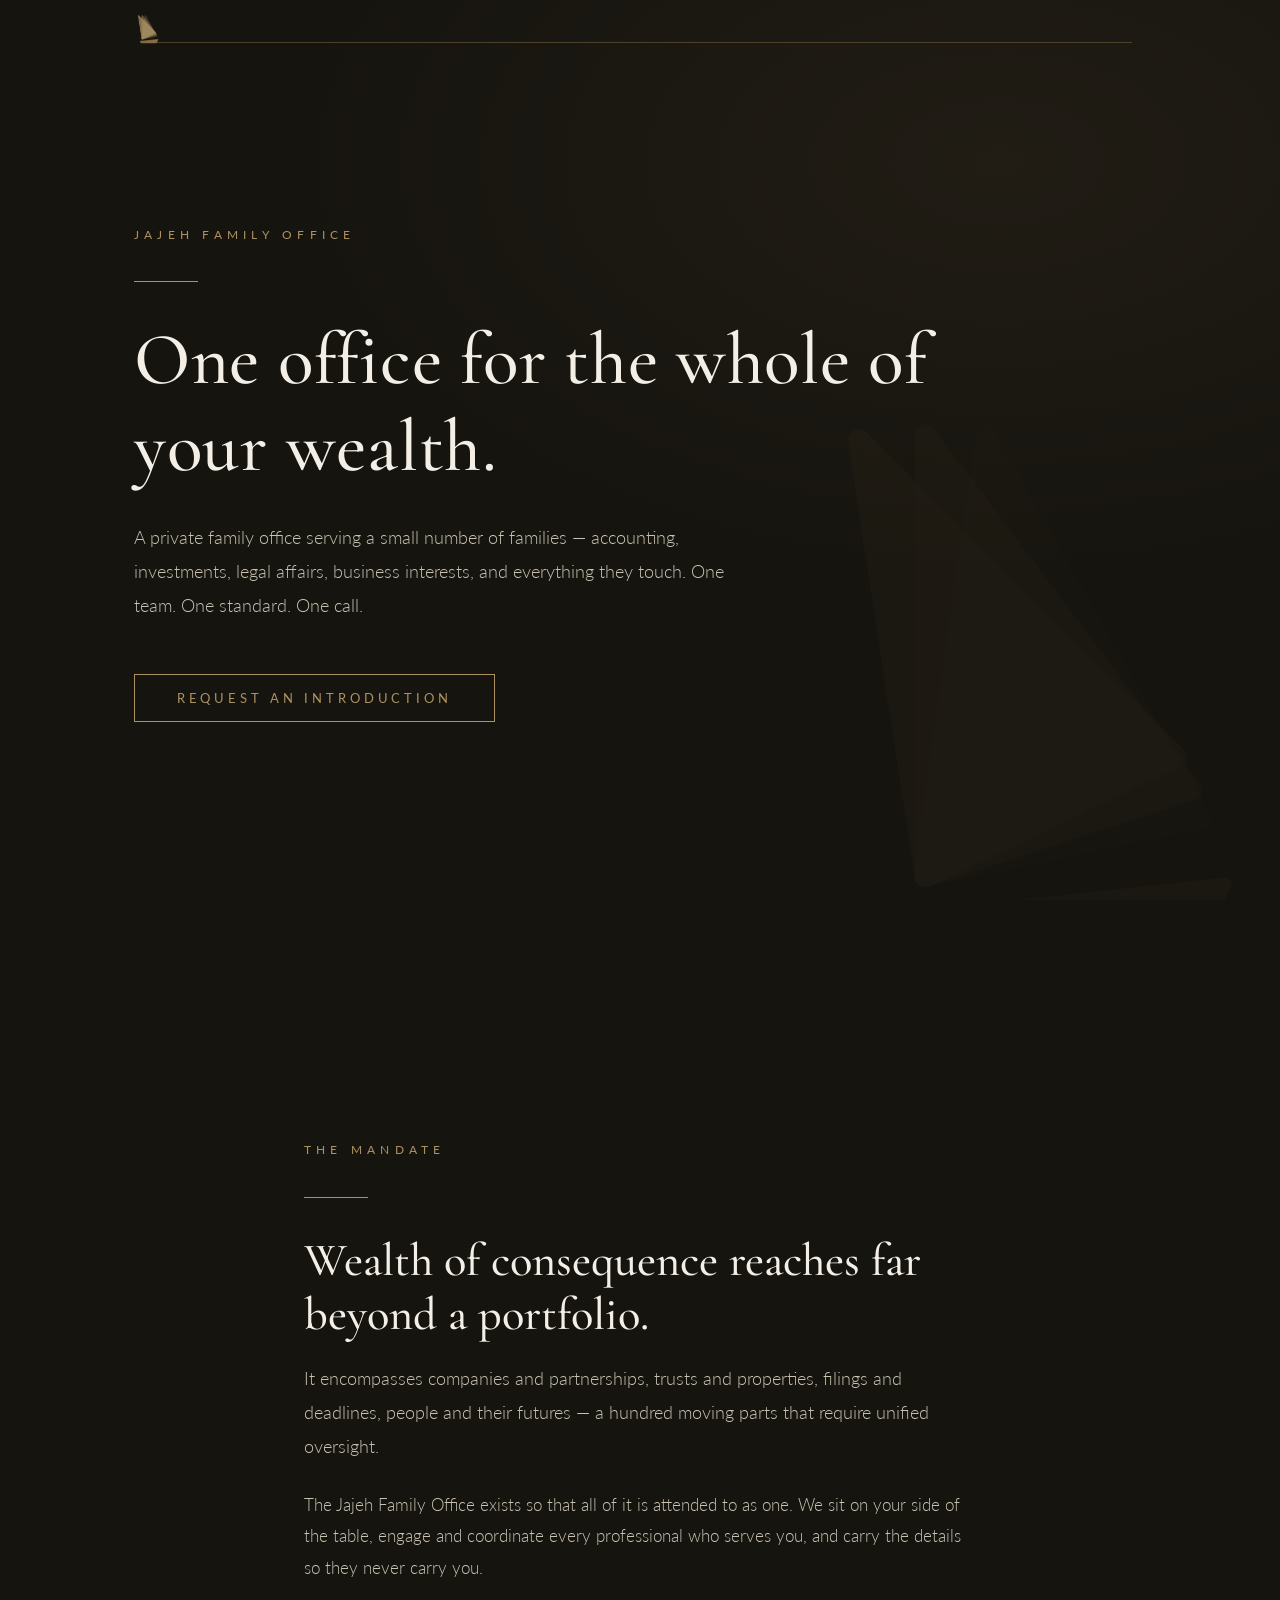
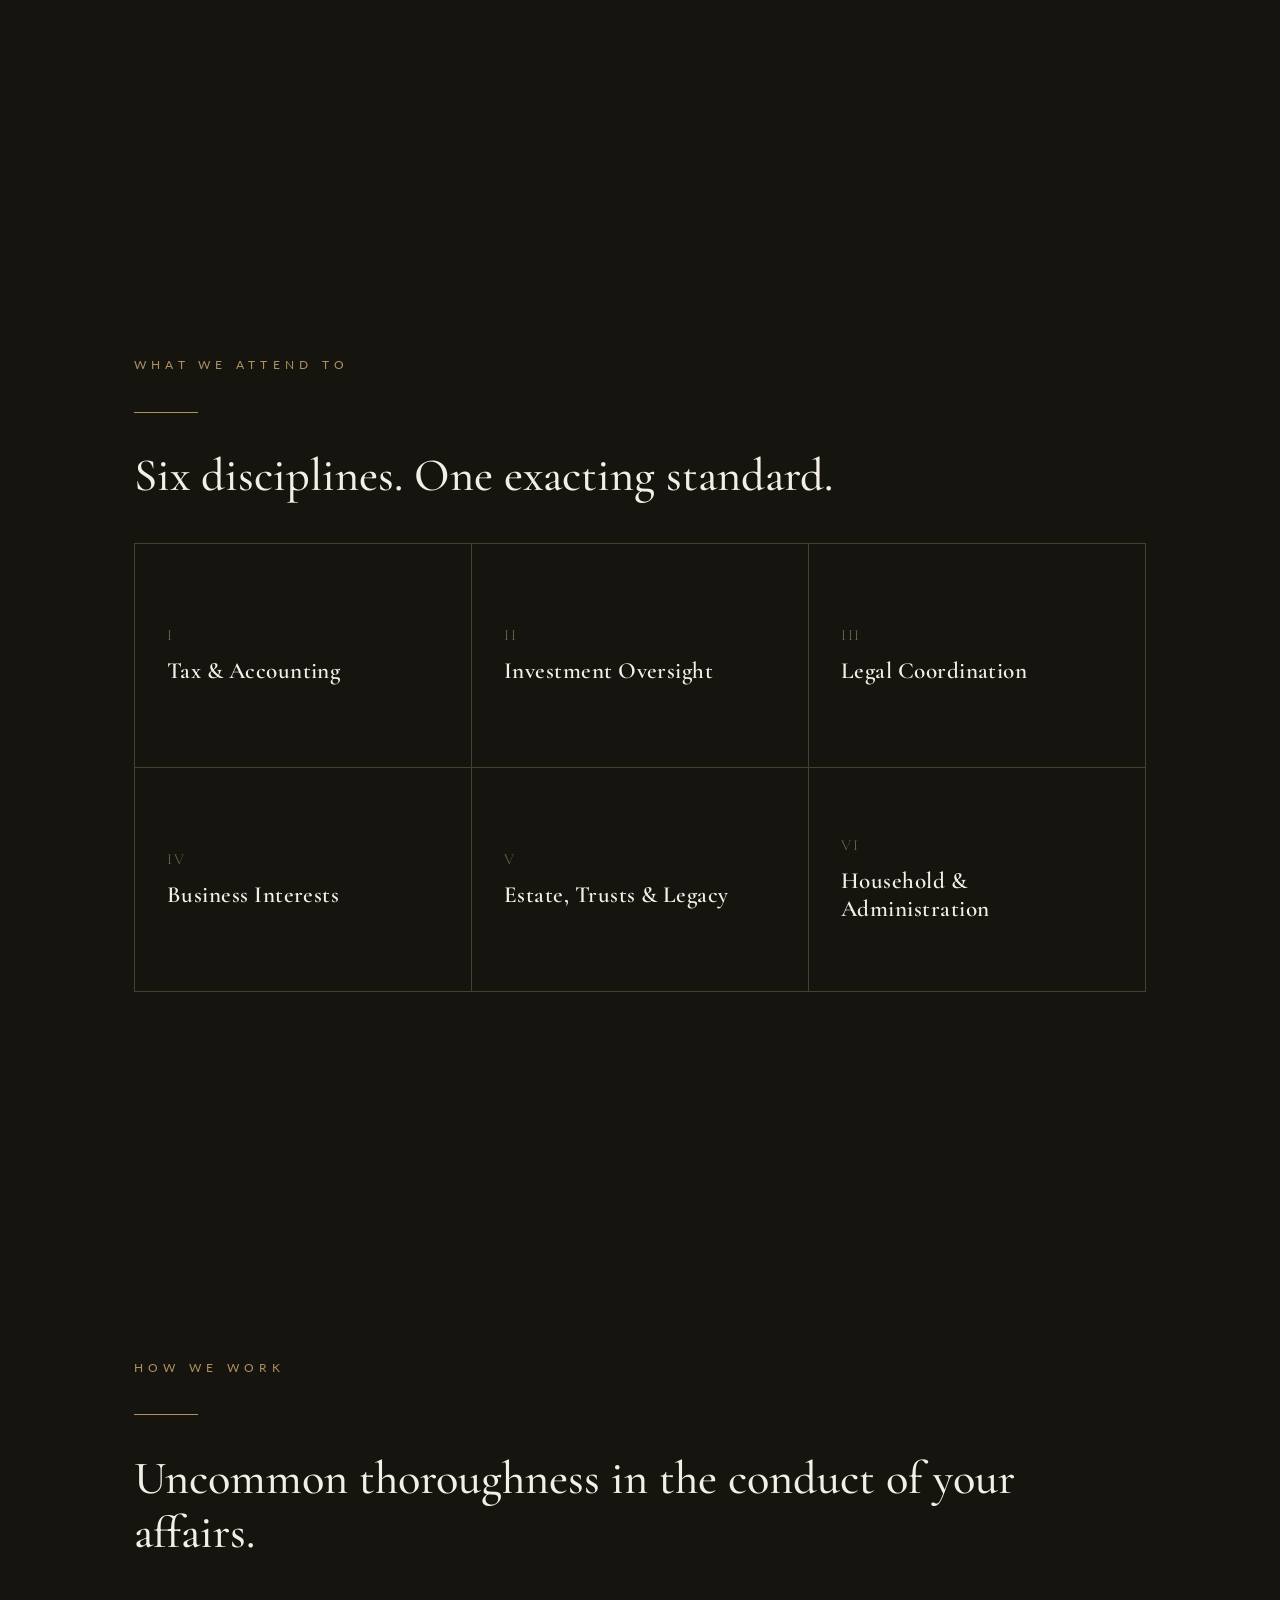
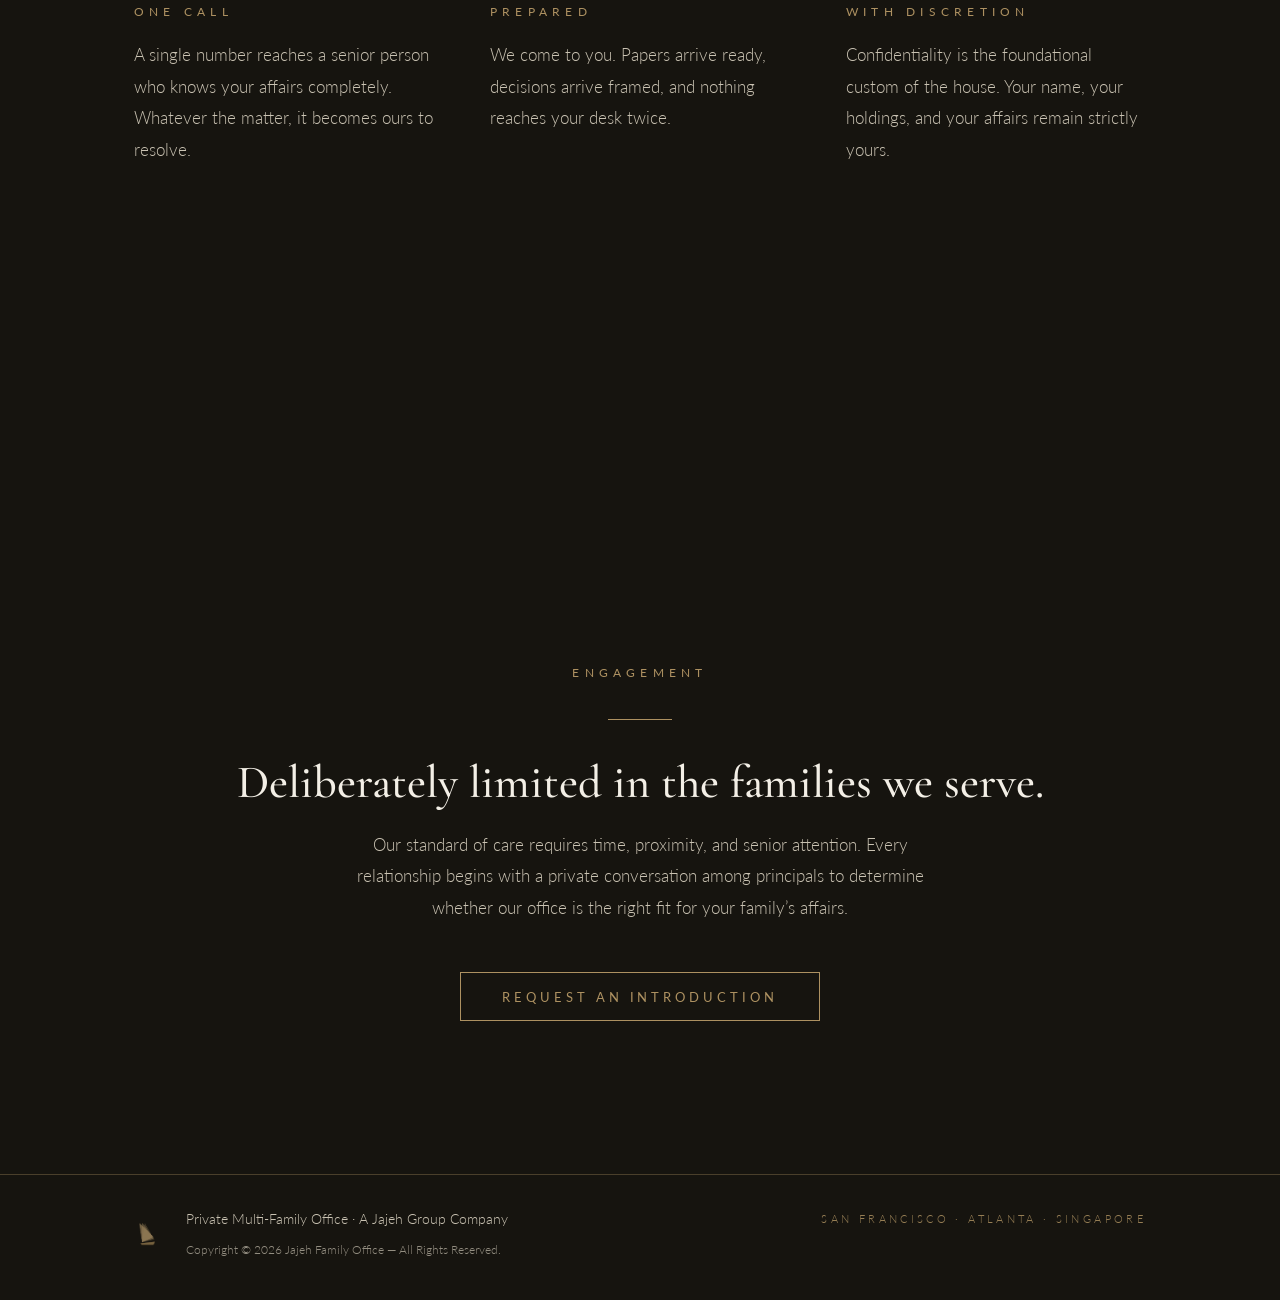
==== commit 74231003: "Inquiry screen with two doors behind Request an Introduction; footer offices line and new wording Bo" ====
--- a/index.html
+++ b/index.html
@@ -43,11 +43,7 @@
         <hr class="rule">
         <h1>One office for the whole of your&nbsp;wealth.</h1>
         <p class="lead">A private family office serving a small number of families &mdash; accounting, investments, legal affairs, business interests, and everything they touch. One team. One standard. One&nbsp;call.</p>
-        <form class="intro-form" data-intro autocomplete="email">
-          <input type="email" name="email" placeholder="Your email" required aria-label="Your email">
-          <button class="btn" type="submit">Request an Introduction</button>
-        </form>
-        <p class="intro-thanks" data-thanks hidden>Thank you. We will be in touch.</p>
+        <button class="btn cta" type="button" data-open-inquiry>Request an Introduction</button>
       </div>
     </section>
 
@@ -129,21 +125,55 @@
         <hr class="rule center">
         <h2>Deliberately limited in the families we serve.</h2>
         <p>Our standard of care requires time, proximity, and senior attention. Every relationship begins with a private conversation among principals to determine whether our office is the right fit for your family&rsquo;s affairs.</p>
-        <form class="intro-form center" data-intro autocomplete="email">
-          <input type="email" name="email" placeholder="Your email" required aria-label="Your email">
-          <button class="btn" type="submit">Request an Introduction</button>
-        </form>
-        <p class="intro-thanks" data-thanks hidden>Thank you. We will be in touch.</p>
+        <button class="btn cta" type="button" data-open-inquiry>Request an Introduction</button>
       </div>
       <footer class="site-footer">
         <div class="wrap">
           <a class="brand" href="#top"><img src="/assets/img/mark-gold.png" alt="Jajeh Family Office"></a>
-          <span>A <a href="https://jajehgroup.com">Jajeh Group</a> company</span>
-          <span>Copyright &copy; 2026 Jajeh Family Office &mdash; All Rights Reserved.</span>
+          <span class="who">Private Multi-Family Office &middot; A <a href="https://jajehgroup.com">Jajeh Group</a> Company</span>
+          <span class="where">San Francisco &middot; Atlanta &middot; Singapore</span>
+          <span class="legal">Copyright &copy; 2026 Jajeh Family Office &mdash; All Rights Reserved.</span>
         </div>
       </footer>
     </section>
   </main>
+
+  <!-- Request an Introduction: a quiet screen of its own, over the page. Two doors; one leads to
+       the private form, the other to Jajeh Financial. -->
+  <section class="inquiry" id="inquiry" hidden aria-labelledby="inquiry-title">
+    <div class="wrap">
+      <button class="close" type="button" data-close>Close</button>
+      <p class="label">Request an Introduction</p>
+      <hr class="rule">
+      <h2 id="inquiry-title">Select the nature of your inquiry.</h2>
+      <p>To ensure your note reaches the appropriate principal across the Jajeh Group, please indicate the scope of your affairs:</p>
+      <div class="doors" role="radiogroup" aria-label="Nature of inquiry">
+        <button class="door" type="button" role="radio" aria-checked="false" data-door="office">
+          <h3>Full Family Office Mandate</h3>
+          <p>For families and principals managing multi-entity structures, operating businesses, complex estates, and substantial balance sheets (typically $25M+ in complexity).</p>
+        </button>
+        <button class="door" type="button" role="radio" aria-checked="false" data-door="advisory">
+          <h3>Private Wealth &amp; Tax Advisory</h3>
+          <p>For individuals, executives, and business owners seeking dedicated tax, accounting, or investment management without full family office administration.</p>
+        </button>
+      </div>
+      <div class="answer" data-answer="office">
+        <div>
+          <form class="intro-form" data-intro autocomplete="email">
+            <input type="email" name="email" placeholder="Your email" required aria-label="Your email">
+            <button class="btn" type="submit">Request an Introduction</button>
+          </form>
+          <p class="intro-thanks" data-thanks hidden>Thank you. We will be in touch.</p>
+        </div>
+      </div>
+      <div class="answer" data-answer="advisory">
+        <div>
+          <p>For dedicated advisory mandates, we invite you to explore Jajeh Financial, our private client practice.</p>
+          <a class="btn" href="https://jajehfinancial.com">Jajeh Financial</a>
+        </div>
+      </div>
+    </div>
+  </section>
 
   <script>
     // The page moves only by our hand. One panel at a time, slowly, eased at both ends; the
@@ -157,6 +187,7 @@
       const last = panels.length - 1;
       const still = matchMedia('(prefers-reduced-motion: reduce)').matches;
       const tops = () => panels.map(p => p.offsetTop);
+      const inquiring = () => document.body.classList.contains('inquiring');   // the inquiry screen is open
       const nearest = y => { const t = tops(); let k = 0; t.forEach((top, i) => { if (Math.abs(top - y) < Math.abs(t[k] - y)) k = i; }); return k; };
       ports.forEach((li, i) => { li.style.left = (i / last * 100) + '%'; });
       if ('scrollRestoration' in history) history.scrollRestoration = 'manual';
@@ -227,6 +258,7 @@
       // Wheel and trackpad: one gesture, one panel. The inertia tail of a gesture is ignored.
       let lastWheel = 0, gestureSpent = false;
       addEventListener('wheel', e => {
+        if (inquiring()) return;
         const now = performance.now();
         if (now - lastWheel > 160) gestureSpent = false;
         lastWheel = now;
@@ -239,6 +271,7 @@
       // Touch: a swipe of any weight moves one panel, unless the panel itself has room to scroll.
       let touch = null;
       addEventListener('touchstart', e => {
+        if (inquiring()) { touch = null; return; }
         touch = { y: e.touches[0].clientY, down: innerRoom(e.target, 1), up: innerRoom(e.target, -1) };
       }, { passive: true });
       addEventListener('touchend', e => {
@@ -251,9 +284,10 @@
 
       // Keys: arrows, page keys and space move one panel; Home and End go to the ends.
       addEventListener('keydown', e => {
-        if (e.defaultPrevented || e.altKey || e.ctrlKey || e.metaKey) return;
+        if (e.defaultPrevented || e.altKey || e.ctrlKey || e.metaKey || inquiring()) return;
         const el = e.target, tag = (el.tagName || '').toLowerCase();
-        if (/^(input|textarea|select|button)$/.test(tag) || el.isContentEditable) return;
+        if (/^(input|textarea|select)$/.test(tag) || el.isContentEditable) return;
+        if (tag === 'button' && (e.key === ' ' || e.key === 'Enter')) return;   // a focused button keeps its own keys
         const step = { ArrowDown: 1, PageDown: 1, ' ': e.shiftKey ? -1 : 1, ArrowUp: -1, PageUp: -1 }[e.key];
         if (step) { e.preventDefault(); go(step); }
         else if (e.key === 'Home') { e.preventDefault(); sailTo(0); }
@@ -283,6 +317,33 @@
       if (matchMedia('(hover: none)').matches) {
         document.querySelectorAll('.service').forEach(s => s.addEventListener('click', () => s.classList.toggle('open')));
       }
+    })();
+
+    // Request an Introduction: open the inquiry screen, choose a door, and the answer unfolds beneath.
+    (() => {
+      const inquiry = document.getElementById('inquiry');
+      const doors = inquiry.querySelectorAll('.door');
+      const answers = inquiry.querySelectorAll('.answer');
+      let opener = null, closing = 0;
+      function open(from) {
+        opener = from;
+        clearTimeout(closing);
+        inquiry.hidden = false;
+        document.body.classList.add('inquiring');
+        requestAnimationFrame(() => requestAnimationFrame(() => { inquiry.classList.add('in'); doors[0].focus({ preventScroll: true }); }));
+      }
+      function close() {
+        inquiry.classList.remove('in');
+        document.body.classList.remove('inquiring');
+        closing = setTimeout(() => { inquiry.hidden = true; if (opener) opener.focus({ preventScroll: true }); }, 800);
+      }
+      document.querySelectorAll('[data-open-inquiry]').forEach(b => b.addEventListener('click', () => open(b)));
+      inquiry.querySelector('[data-close]').addEventListener('click', close);
+      addEventListener('keydown', e => { if (e.key === 'Escape' && !inquiry.hidden) close(); });
+      doors.forEach(d => d.addEventListener('click', () => {
+        doors.forEach(o => o.setAttribute('aria-checked', String(o === d)));
+        answers.forEach(a => a.classList.toggle('open', a.dataset.answer === d.dataset.door));
+      }));
     })();
 
     // Introduction requests: one per browser. Submissions post silently to a private form;
--- a/assets/css/style.css
+++ b/assets/css/style.css
@@ -96,7 +96,8 @@
   width: min(52vw, 640px); opacity: .05;
   user-select: none;
 }
-main { position: relative; z-index: 1; }
+main { position: relative; z-index: 1; transition: opacity .7s ease; }
+body.inquiring main { opacity: 0; }   /* the page withdraws while the inquiry screen is up */
 
 /* Panels — one screen each, no background of their own. Words only. */
 .panel {
@@ -228,11 +229,56 @@
   color: var(--ivory-dim);
   text-align: left;
 }
-.site-footer .wrap { display: flex; flex-wrap: wrap; gap: 1rem; align-items: center; justify-content: space-between; }
-.site-footer .brand { display: flex; align-items: center; }
+.site-footer .wrap { display: grid; grid-template-columns: auto 1fr auto; align-items: center; column-gap: 1.6rem; row-gap: .45rem; }
+.site-footer .brand { display: flex; align-items: center; grid-row: 1 / 3; }
 .site-footer img { height: 26px; opacity: .85; }
 .site-footer a { color: var(--ivory-dim); }
 .site-footer a:hover { color: var(--brass); }
+.site-footer .where { font-size: .7rem; letter-spacing: .3em; text-transform: uppercase; color: var(--brass); opacity: .85; white-space: nowrap; }
+.site-footer .legal { grid-column: 2 / -1; font-size: .76rem; opacity: .7; }
+
+/* Request an Introduction — a quiet screen of its own, over the page. Two doors; the chosen
+   one's answer unfolds beneath them. Sailing stands down while it is open. */
+.cta { margin-top: 1.6rem; }
+.inquiry {
+  position: fixed; inset: 0; z-index: 15;
+  display: flex; flex-direction: column; justify-content: center;
+  padding: clamp(5rem, 12vh, 7.5rem) 0 clamp(3rem, 7vh, 5rem);
+  background: rgba(22, 20, 15, .96);
+  overflow-y: auto;
+  opacity: 0;
+  transition: opacity .8s ease;
+}
+.inquiry[hidden] { display: none; }
+.inquiry.in { opacity: 1; }
+.inquiry > .wrap { position: relative; width: 100%; max-width: 880px; margin: auto; }
+.inquiry .close {
+  position: absolute; right: 1.5rem; top: -2.4rem;
+  background: none; border: 0; padding: .4rem 0; cursor: pointer;
+  font-family: var(--sans); font-size: .7rem; letter-spacing: .32em; text-transform: uppercase; color: var(--ivory-dim);
+  transition: color .25s ease;
+}
+.inquiry .close:hover { color: var(--brass); }
+.inquiry h2 { font-size: clamp(1.8rem, 3.4vw, 2.5rem); }
+.inquiry > .wrap > p { max-width: 38em; }
+.doors { display: grid; grid-template-columns: 1fr 1fr; border-top: 1px solid var(--hairline); border-left: 1px solid var(--hairline); margin-top: 1.2rem; }
+.door {
+  text-align: left; background: transparent; color: inherit; font: inherit;
+  border: 0; border-right: 1px solid var(--hairline); border-bottom: 1px solid var(--hairline);
+  padding: 1.7rem 1.8rem; cursor: pointer;
+  transition: background-color .4s ease, box-shadow .4s ease;
+}
+.door:hover { background-color: rgba(173, 145, 97, .05); }
+.door:focus-visible { outline: none; box-shadow: inset 0 0 0 1px var(--brass-dim); }
+.door[aria-checked="true"] { box-shadow: inset 0 0 0 1px var(--brass); }
+.door h3 { margin: 0 0 .5rem; line-height: 1.2; font-size: 1.35rem; }
+.door p { margin: 0; font-size: .93rem; line-height: 1.6; }
+.answer { display: grid; grid-template-rows: 0fr; transition: grid-template-rows .7s cubic-bezier(.2, .7, .2, 1); }
+.answer > div { min-height: 0; overflow: hidden; padding-top: 0; opacity: 0; transition: opacity .5s ease, padding-top .7s cubic-bezier(.2, .7, .2, 1); }
+.answer.open { grid-template-rows: 1fr; }
+.answer.open > div { padding-top: 1.6rem; opacity: 1; transition-delay: .15s, 0s; }
+.answer .intro-form { margin-top: 0; }
+.answer p { max-width: 38em; }
 
 /* Introduction email capture */
 .intro-form { display: flex; flex-wrap: wrap; gap: .9rem; margin-top: 1.6rem; transition: opacity .6s ease, transform .6s ease; }
@@ -277,7 +323,12 @@
   .service h3 { font-size: 1.2rem; }
   .service .more > p { font-size: .88rem; line-height: 1.55; }
   .principles { gap: 2rem; }
-  .site-footer .wrap { justify-content: center; text-align: center; }
+  .site-footer .wrap { grid-template-columns: 1fr; justify-items: center; text-align: center; row-gap: .6rem; }
+  .site-footer .brand { grid-row: auto; }
+  .site-footer .legal { grid-column: auto; }
+  .site-footer .where { white-space: normal; }
+  .doors { grid-template-columns: 1fr; }
+  .door { padding: 1.3rem 1.2rem; }
 }
 /* Without a cursor there is no hover: a tap unfolds a service instead (class .open, set by script) */
 
@@ -287,5 +338,6 @@
   .sail .hull { animation: none; }
   .sail img { transition: none; transform: none !important; }
   .service .more { transition: none; }
+  .inquiry, .answer, .answer > div { transition: none; }
   .service .more > p { transition: opacity .3s ease; transform: none; }
 }
